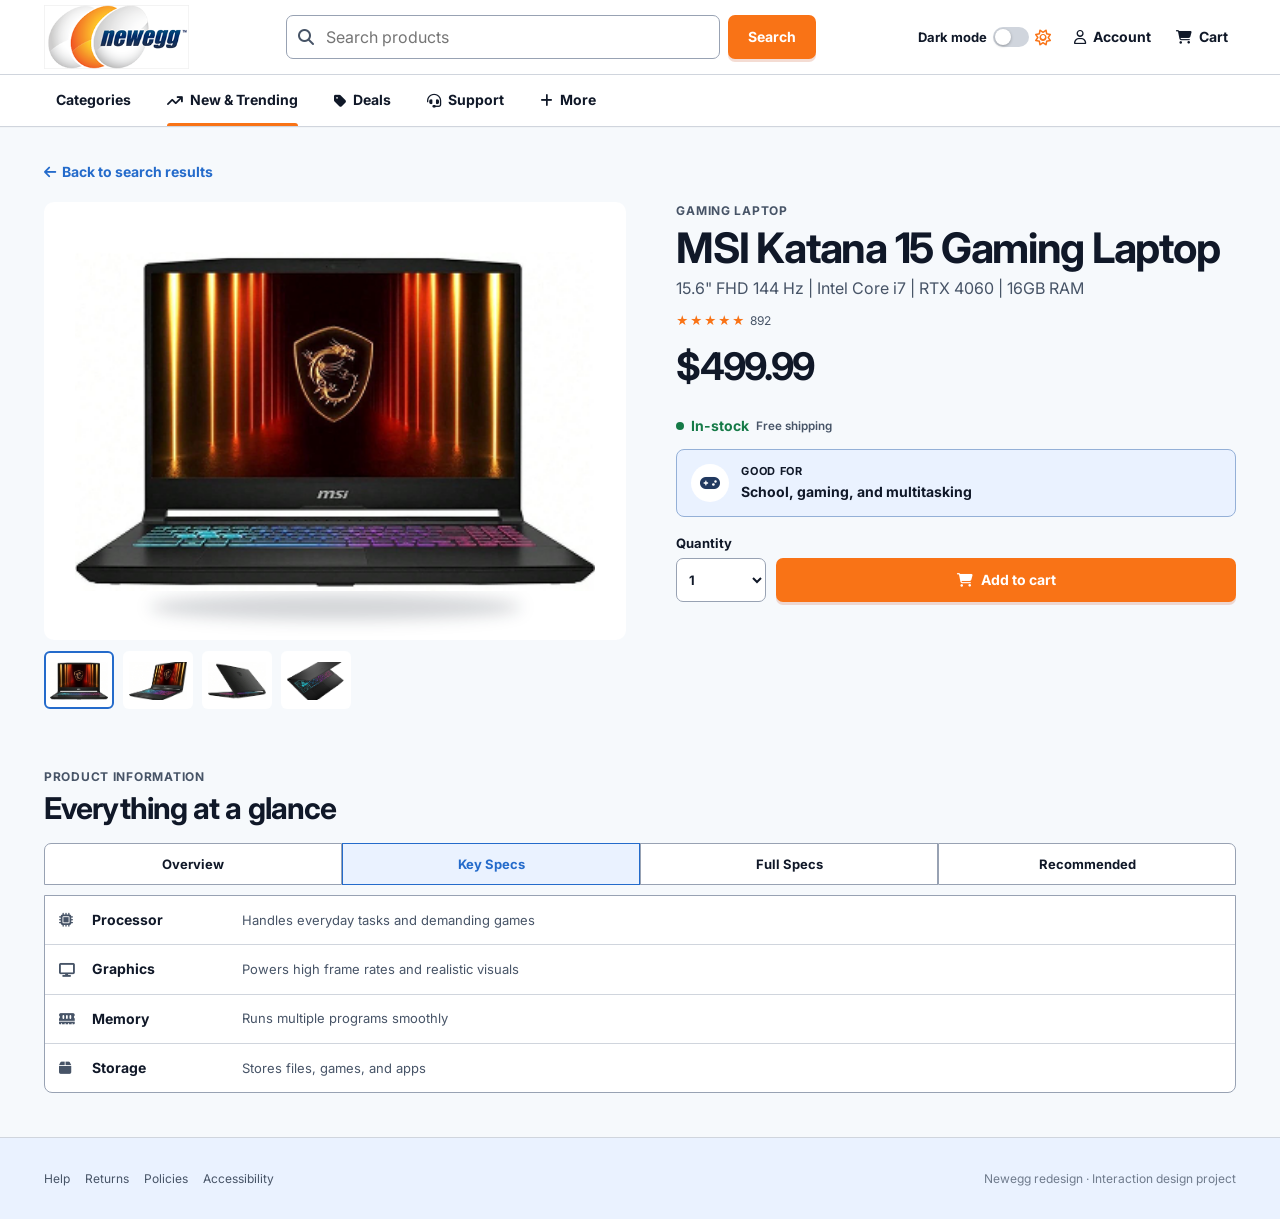
==== product.html @ 4155e38b "Changed the mobile menu options to match the desktop version." ====
<!doctype html>
<html lang="en">

<head>
  <meta charset="UTF-8" />
  <meta name="viewport" content="width=device-width, initial-scale=1.0" />
  <meta name="description" content="Product details for the Newegg redesign prototype." />
  <title>Newegg Redesign | Product Details</title>
  <link rel="preconnect" href="https://fonts.googleapis.com" />
  <link rel="preconnect" href="https://fonts.gstatic.com" crossorigin />
  <link href="https://fonts.googleapis.com/css2?family=Inter:wght@400;500;600;700;800&display=swap" rel="stylesheet" />
  <link rel="stylesheet" href="https://cdnjs.cloudflare.com/ajax/libs/font-awesome/6.7.2/css/all.min.css" />
  <link rel="stylesheet" href="./styles.css" />
</head>

<body class="page-product">
  <a class="skip-link" href="#main-content">Skip to content</a>
  <header class="site-header">
    <div class="header-main shell"><button class="hamburger" type="button" data-menu-toggle aria-label="Open navigation"
        aria-expanded="false"><i class="fa-solid fa-bars"></i></button><a class="brand" href="index.html"
        aria-label="Newegg home">
        <img class="brand-logo" src="./assets/NeweggLogo.png" alt="Newegg" />
      </a>
      <form class="search-form desktop-search" data-search-form><label class="sr-only" for="desktop-search">Search
          products</label>
        <div class="search-input-wrap"><i class="fa-solid fa-magnifying-glass"></i><input id="desktop-search"
            name="query" placeholder="Search products" /></div><button class="btn btn-primary"
          type="submit">Search</button>
      </form>
      <div class="header-actions"><button class="theme-control" type="button" data-theme-toggle><span
            class="theme-label">Dark mode</span><span class="switch"><i></i></span><span class="theme-icon"><i
              class="fa-regular fa-sun"></i></span></button><a class="account-link desktop-only" href="support.html"><i
            class="fa-regular fa-user"></i><span>Account</span></a><a class="cart-link" href="product.html"
          aria-label="Cart"><i class="fa-solid fa-cart-shopping"></i><span class="desktop-only">Cart</span><b
            class="cart-count" hidden>0</b></a></div>
    </div>
    <div class="mobile-search shell">
      <form class="search-form" data-search-form><label class="sr-only" for="mobile-search">Search products</label>
        <div class="search-input-wrap"><i class="fa-solid fa-magnifying-glass"></i><input id="mobile-search"
            name="query" placeholder="Search products" /></div><button class="btn btn-primary"
          type="submit">Search</button>
      </form>
    </div>
    <nav class="desktop-nav" aria-label="Primary navigation">
      <div class="shell nav-inner">
        <a class="nav-link" href="index.html"><span>Categories</span></a>
        <a class="nav-link is-active" href="search.html"><i class="fa-solid fa-arrow-trend-up"></i><span>New &amp;
            Trending</span></a>
        <a class="nav-link" href="search.html"><i class="fa-solid fa-tag"></i><span>Deals</span></a>
        <a class="nav-link" href="support.html"><i class="fa-solid fa-headset"></i><span>Support</span></a>
        <a class="nav-link" href="index.html"><i class="fa-solid fa-plus"></i><span>More</span></a>
      </div>
    </nav>
    <div class="mobile-menu" aria-hidden="true">
      <div class="mobile-menu__backdrop" data-menu-close></div>
      <nav class="mobile-menu__panel" aria-label="Mobile navigation">
        <p>Explore</p><a class="mobile-nav-link" href="index.html"><i
            class="fa-solid fa-display"></i><span>Home</span><i class="fa-solid fa-arrow-right"></i></a><a
          class="mobile-nav-link is-active" href="search.html"><i class="fa-solid fa-arrow-trend-up"></i><span>New &amp;
            Trending</span><i class="fa-solid fa-arrow-right"></i></a><a class="mobile-nav-link" href="search.html"><i
            class="fa-solid fa-tag"></i><span>Deals</span><i class="fa-solid fa-arrow-right"></i></a><a
          class="mobile-nav-link" href="support.html"><i class="fa-solid fa-headset"></i><span>Support</span><i
            class="fa-solid fa-arrow-right"></i></a>
        <button class="mobile-menu__theme" type="button" data-theme-toggle><i class="fa-regular fa-moon"></i> Switch to
          dark
          mode</button>
      </nav>
    </div>
  </header>

  <main id="main-content" class="page">
    <section class="product-page shell">
      <a href="search.html" class="back-link"><i class="fa-solid fa-arrow-left"></i>&nbsp; Back to search results</a>
      <div class="product-layout">
        <div class="gallery">
          <div class="gallery-main"><img class="gallery-main-image" src="./assets/MSIKatana.png"
              alt="Katana 15 Gaming Laptop" /></div>
          <div class="gallery-thumbs"><button class="gallery-thumb is-selected" type="button"><img class="product-image"
                src="./assets/MSIKatana.png" alt="Product image 1" /></button><button class="gallery-thumb"
              type="button"><img class="product-image" src="./assets/GalleryProduct1.png"
                alt="Product image 2" /></button><button class="gallery-thumb" type="button"><img class="product-image"
                src="./assets/GalleryProduct2.png" alt="Product image 3" /></button><button class="gallery-thumb"
              type="button"><img class="product-image" src="./assets/GalleryProduct3.png"
                alt="Product image 4" /></button></div>
        </div>
        <div class="product-info">
          <p class="section-kicker">Gaming laptop</p>
          <h1>MSI Katana 15 Gaming Laptop</h1>
          <p class="product-subtitle">15.6&quot; FHD 144 Hz | Intel Core i7 | RTX 4060 | 16GB RAM</p>
          <div class="rating">★★★★★ <span>892</span></div>
          <div class="product-price">$499.99</div>
          <p class="stock-status"><span></span>In-stock <small>Free shipping</small></p>
          <div class="good-for"><span><i class="fa-solid fa-gamepad"></i></span>
            <div><b>Good for</b>
              <p>School, gaming, and multitasking</p>
            </div>
          </div>
          <div class="purchase-row"><label>Quantity<select id="quantity">
                <option>1</option>
                <option>2</option>
                <option>3</option>
              </select></label><button class="btn btn-primary add-cart" type="button" data-add-cart><i
                class="fa-solid fa-cart-shopping"></i> Add to cart</button></div>
          <div class="cart-feedback" hidden><i class="fa-solid fa-check"></i> Cart updated</div>
        </div>
      </div>
      <section class="product-details">
        <div class="section-heading">
          <div><span class="section-kicker">Product information</span>
            <h2>Everything at a glance</h2>
          </div>
        </div>
        <div class="product-tabs"><button type="button" data-product-tab>Overview</button><button type="button"
            class="is-active" data-product-tab>Key Specs</button><button type="button" data-product-tab>Full
            Specs</button><button type="button" data-product-tab>Recommended</button></div>
        <div class="specs-panel">
          <div class="spec-row"><i class="fa-solid fa-microchip"></i><strong>Processor</strong><span>Handles everyday
              tasks and demanding games</span></div>
          <div class="spec-row"><i class="fa-solid fa-display"></i><strong>Graphics</strong><span>Powers high frame
              rates and realistic visuals</span></div>
          <div class="spec-row"><i class="fa-solid fa-memory"></i><strong>Memory</strong><span>Runs multiple programs
              smoothly</span></div>
          <div class="spec-row"><i class="fa-solid fa-box"></i><strong>Storage</strong><span>Stores files, games, and
              apps</span></div>
        </div>
      </section>
    </section>
  </main>
  <footer class="site-footer">
    <div class="shell"><span>Help</span><span>Returns</span><span>Policies</span><span>Accessibility</span><span
        class="footer-note">Newegg redesign · Interaction design project</span></div>
  </footer>
  <div class="toast" role="status" hidden></div>
  <script src="./app.js"></script>
</body>

</html>
---- styles.css ----
:root {
  --ink: #101828;
  --ink-soft: #475467;
  --canvas: #f7f9fc;
  --surface: #ffffff;
  --surface-muted: #f3f5f8;
  --line: #d0d5dd;
  --line-strong: #98a2b3;
  --navy: #21395f;
  --navy-deep: #101828;
  --blue: #246bcb;
  --blue-soft: #eaf2ff;
  --orange: #f97316;
  --orange-dark: #d95f07;
  --success: #157a47;
  --success-bg: #ecfdf3;
  --error: #d92d20;
  --error-bg: #fff1f0;
  --shadow: 0 14px 34px rgba(16, 24, 40, 0.08);
  --shadow-soft: 0 6px 18px rgba(16, 24, 40, 0.06);
  --ease: cubic-bezier(0.23, 1, 0.32, 1);
}


:root[data-theme="dark"],
body.dark-mode {
  --ink: #f9fafb;
  --ink-soft: #d0d5dd;
  --canvas: #101828;
  --surface: #1d2939;
  --surface-muted: #283548;
  --line: #475467;
  --line-strong: #667085;
  --navy: #1d2939;
  --navy-deep: #101828;
  --blue: #84adff;
  --blue-soft: #21395f;
  --success: #7ee2a8;
  --success-bg: #133d2b;
  --error: #fda29b;
  --error-bg: #5b1f28;
  --shadow: 0 18px 42px rgba(0, 0, 0, 0.28);
  --shadow-soft: 0 10px 24px rgba(0, 0, 0, 0.2);
}

  * {
  box-sizing: border-box;
}

html {
  max-width: 100%;
  overflow-x: clip;
  scroll-behavior: smooth;
}

body {
  max-width: 100%;
  margin: 0;
  min-width: 320px;
  overflow-x: clip;
  background: var(--canvas);
  color: var(--ink);
  font-family: "inter", Arial, sans-serif;
  font-size: 16px;
  line-height: 1.45;
  transition: background-color 180ms var(--ease), color 180ms var(--ease);
}

body.menu-is-open {
  overflow: hidden;
}

button,
input,
textarea,
select {
  font: inherit;
}

button,
a {
  -webkit-tap-highlight-color: transparent;
}

button {
  border: 0;
}

a {
  color: inherit;
  text-decoration: none;
}

button,
select,
input[type="checkbox"] {
  cursor: pointer;
}

button:focus-visible,
a:focus-visible,
input:focus-visible,
select:focus-visible,
textarea:focus-visible {
  outline: 3px solid #84adff;
  outline-offset: 2px;
}

img {
  max-width: 100%;
  display: block;
}

.sr-only {
  position: absolute;
  width: 1px;
  height: 1px;
  padding: 0;
  margin: -1px;
  overflow: hidden;
  clip: rect(0, 0, 0, 0);
  white-space: nowrap;
  border: 0;
}

[hidden] {
  display: none !important;
}

.skip-link {
  position: fixed;
  top: 0;
  left: 16px;
  transform: translateY(-120%);
  z-index: 1000;
  padding: 10px 14px;
  background: var(--orange);
  color: #fff;
  font-weight: 700;
  border-radius: 0 0 8px 8px;
  transition: transform 160ms var(--ease);
}

.skip-link:focus {
  transform: translateY(0);
}

.shell {
  width: min(100% - 32px, 1240px);
  margin-inline: auto;
}

.page {
  min-height: calc(100vh - 200px);
}

.mobile-only {
  display: inline-flex;
}

.desktop-only,
.desktop-search,
.desktop-nav,
.category-rail,
.filters-panel {
  display: none;
}

.desktop-search {
  display: none !important;
}

/* Header */
.site-header {
  position: relative;
  z-index: 20;
  background: var(--surface);
  border-bottom: 1px solid var(--line);
  box-shadow: 0 1px 0 rgba(16, 24, 40, 0.02);
}

.header-main {
  position: relative;
  z-index: 3;
  min-height: 68px;
  display: flex;
  align-items: center;
  justify-content: space-between;
  gap: 12px;
  background: var(--surface);
}

.hamburger,
.icon-button {
  width: 46px;
  height: 46px;
  display: grid;
  place-items: center;
  border-radius: 9px;
  background: transparent;
  color: var(--ink);
}

.hamburger {
  flex: 0 0 auto;
}

.hamburger:active,
.icon-button:active,
.btn:active {
  transform: scale(0.97);
}

.brand {
  display: inline-flex;
  align-items: center;
  gap: 7px;
  min-width: 0;
  font-family: "Inter", Arial, sans-serif;
  font-size: 19px;
  font-weight: 700;
  letter-spacing: -1px;
  color: var(--navy);
}

.brand-logo {
  width: 112px;
  height: auto;
  display: block;
  object-fit: contain;
}

@media (min-width: 768px) {
  .brand-logo {
    width: 145px;
  }
}

.brand-word span {
  color: var(--orange);
}

.brand-orbs {
  width: 36px;
  height: 24px;
  display: inline-flex;
  align-items: center;
  position: relative;
}

.brand-orbs i {
  position: absolute;
  width: 21px;
  height: 21px;
  border-radius: 50%;
  border: 1px solid rgba(16, 24, 40, .1);
}

.brand-orbs i:nth-child(1) {
  left: 0;
  background: #f7d58e;
}

.brand-orbs i:nth-child(2) {
  left: 7px;
  background: #f89a3c;
}

.brand-orbs i:nth-child(3) {
  left: 15px;
  background: #d4e9f7;
}

.header-actions {
  display: flex;
  flex: 0 0 auto;
  align-items: center;
  gap: 4px;
}

.theme-control {
  height: 42px;
  display: inline-flex;
  align-items: center;
  gap: 6px;
  padding: 0 6px;
  background: transparent;
  color: var(--ink);
  border-radius: 9px;
  white-space: nowrap;
}

.theme-label {
  display: none;
  font-size: 13px;
  font-weight: 700;
}

.theme-icon {
  color: var(--orange);
  display: grid;
  place-items: center;
}

.switch {
  width: 36px;
  height: 20px;
  padding: 2px;
  border-radius: 99px;
  background: var(--line);
  transition: background 180ms var(--ease);
}

.switch i {
  width: 16px;
  height: 16px;
  display: block;
  border-radius: 50%;
  background: #fff;
  box-shadow: 0 1px 3px rgba(0, 0, 0, .3);
  transition: transform 180ms var(--ease);
}

.switch.is-on {
  background: var(--orange);
}

.switch.is-on i {
  transform: translateX(16px);
}

.cart-link,
.account-link {
  position: relative;
  display: inline-flex;
  align-items: center;
  gap: 7px;
  padding: 8px;
  color: var(--ink);
  font-weight: 700;
  font-size: 14px;
}

.account-link.desktop-only {
  display: none;
}

.cart-link b {
  position: absolute;
  top: 1px;
  right: 1px;
  display: grid;
  place-items: center;
  min-width: 16px;
  height: 16px;
  padding: 0 4px;
  border: 2px solid var(--surface);
  border-radius: 99px;
  background: var(--orange);
  color: #fff;
  font-size: 10px;
}

.mobile-search {
  position: relative;
  z-index: 3;
  padding: 0 0 12px;
  background: var(--surface);
}

.search-form {
  display: flex;
  align-items: stretch;
  gap: 8px;
  width: 100%;
}

.search-input-wrap {
  position: relative;
  flex: 1;
  min-width: 0;
  display: flex;
  align-items: center;
  color: var(--ink-soft);
}

.search-input-wrap svg,
.search-input-wrap i {
  position: absolute;
  left: 12px;
  pointer-events: none;
}

.search-input-wrap input {
  width: 100%;
  height: 44px;
  padding: 0 12px 0 39px;
  border: 1px solid var(--line-strong);
  border-radius: 7px;
  background: var(--surface);
  color: var(--ink);
  transition: border-color 160ms var(--ease), box-shadow 160ms var(--ease);
}

.search-input-wrap input:focus {
  border-color: var(--blue);
  box-shadow: 0 0 0 3px color-mix(in srgb, var(--blue) 17%, transparent);
  outline: none;
}

.btn {
  min-height: 44px;
  display: inline-flex;
  align-items: center;
  justify-content: center;
  gap: 8px;
  padding: 0 16px;
  border-radius: 7px;
  font-weight: 700;
  font-size: 14px;
  text-align: center;
  transition: transform 150ms var(--ease), background-color 150ms var(--ease), box-shadow 150ms var(--ease);
}

.btn-primary {
  background: var(--orange);
  color: #fff;
  box-shadow: 0 3px 0 rgba(193, 65, 12, .18);
}

.btn-primary:hover {
  background: var(--orange-dark);
  box-shadow: 0 5px 12px rgba(217, 95, 7, .2);
  transform: translateY(-1px);
}

.btn-secondary {
  border: 1px solid var(--line-strong);
  background: var(--surface);
  color: var(--ink);
}

.btn-secondary:hover {
  border-color: var(--blue);
  color: var(--blue);
}

.btn-sm {
  min-height: 36px;
  padding: 0 11px;
  border-radius: 6px;
  font-size: 12px;
}

.mobile-menu {
  position: fixed;
  inset: 0;
  z-index: 2;
  visibility: hidden;
  pointer-events: none;
}

.mobile-menu.is-open {
  visibility: visible;
  pointer-events: auto;
}

.mobile-menu__backdrop {
  position: absolute;
  inset: 124px 0 0;
  background: rgba(2, 6, 23, .56);
  opacity: 0;
  transition: opacity 200ms var(--ease);
}

.mobile-menu.is-open .mobile-menu__backdrop {
  opacity: 1;
}

.mobile-menu__panel {
  position: absolute;
  top: 124px;
  bottom: 0;
  width: min(320px, 86vw);
  padding: 24px 18px;
  overflow-y: auto;
  background: var(--surface);
  box-shadow: 10px 8px 30px rgba(0, 0, 0, .24);
  transform: translateX(-105%);
  transition: transform 250ms var(--ease);
}

.mobile-menu.is-open .mobile-menu__panel {
  transform: translateX(0);
}

.mobile-menu__panel p {
  margin: 0 10px 11px;
  color: var(--ink-soft);
  font-size: 12px;
  font-weight: 800;
  letter-spacing: .1em;
  text-transform: uppercase;
}

.mobile-nav-link {
  display: grid;
  grid-template-columns: 24px 1fr 18px;
  align-items: center;
  gap: 10px;
  min-height: 54px;
  padding: 0 10px;
  border-bottom: 1px solid var(--line);
  color: var(--ink);
  font-size: 16px;
  font-weight: 700;
}

.mobile-nav-link svg:last-child,
.mobile-nav-link i:last-child {
  color: var(--ink-soft);
}

.mobile-nav-link.is-active {
  border-left: 3px solid var(--orange);
  padding-left: 7px;
  background: var(--blue-soft);
  color: var(--blue);
}

.mobile-menu__theme {
  width: 100%;
  display: flex;
  align-items: center;
  gap: 10px;
  min-height: 54px;
  margin-top: 16px;
  padding: 0 10px;
  border: 0;
  border-radius: 7px;
  background: var(--surface-muted);
  color: var(--ink);
  text-align: left;
  font-weight: 800;
}

.route-name {
  position: absolute;
  width: 1px;
  height: 1px;
  overflow: hidden;
  clip: rect(0, 0, 0, 0);
}

/* Shared layout / typography */
h1,
h2,
h3,
p {
  margin-top: 0;
}

h1,
h2,
h3 {
  font-family: "Inter", Arial, sans-serif;
  letter-spacing: -.03em;
}

h1 {
  font-size: clamp(29px, 7vw, 48px);
  line-height: 1.04;
}

h2 {
  font-size: clamp(22px, 5vw, 30px);
  line-height: 1.12;
}

.section-kicker {
  display: block;
  margin-bottom: 6px;
  color: var(--ink-soft);
  font-size: 12px;
  font-weight: 700;
  letter-spacing: .06em;
  text-transform: uppercase;
}

.section-heading {
  display: flex;
  align-items: flex-end;
  justify-content: space-between;
  gap: 12px;
  margin-bottom: 18px;
}

.section-heading h2 {
  margin-bottom: 0;
}

.text-link,
.text-button {
  display: inline-flex;
  align-items: center;
  gap: 3px;
  border: 0;
  background: transparent;
  color: var(--blue);
  font-weight: 700;
  font-size: 14px;
  white-space: nowrap;
}

.text-button {
  padding: 8px;
}

/* Home */
.home-grid {
  padding-block: 22px 44px;
}

.hero {
  position: relative;
  min-height: 300px;
  display: flex;
  align-items: flex-end;
  overflow: hidden;
  padding: 28px;
  border-radius: 12px;
  background: #071633 var(--hero-image) center / cover no-repeat;
  box-shadow: var(--shadow);
  isolation: isolate;
}

.hero::before {
  content: "";
  position: absolute;
  inset: 0;
  z-index: -1;
  background: linear-gradient(90deg, rgba(4, 13, 37, .96) 0%, rgba(4, 13, 37, .75) 40%, rgba(4, 13, 37, .08) 100%);
}

.promo-hero {
  align-items: flex-end;
  justify-content: flex-start;
  background-position: center;
}

.promo-hero::before {
  background: rgba(4, 13, 37, 0.08);
}

.hero-shop-button {
  position: relative;
  z-index: 1;
}

.hero__content {
  max-width: 360px;
  color: #fff;
}

.hero__eyebrow {
  display: inline-flex;
  padding: 5px 8px;
  margin-bottom: 10px;
  border: 1px solid rgba(255, 255, 255, .36);
  border-radius: 99px;
  background: rgba(255, 255, 255, .11);
  font-size: 12px;
  font-weight: 700;
}

.hero h1 {
  margin-bottom: 10px;
  font-size: clamp(35px, 9.5vw, 64px);
}

.hero h1 em {
  color: #ff9e58;
  font-style: normal;
}

.hero p {
  margin-bottom: 20px;
  color: rgba(255, 255, 255, .88);
  font-size: 15px;
}

.featured-section {
  padding-top: 40px;
}

.featured-grid,
.results-grid {
  display: grid;
  grid-template-columns: 1fr;
  gap: 14px;
}

.product-card {
  position: relative;
  display: flex;
  flex-direction: column;
  overflow: hidden;
  min-width: 0;
  border: 1px solid var(--line-strong);
  border-radius: 9px;
  background: var(--surface);
  box-shadow: 0 2px 0 rgba(16, 24, 40, .02);
  transition: transform 180ms var(--ease), box-shadow 180ms var(--ease);
}

.product-card:hover {
  transform: translateY(-3px);
  box-shadow: var(--shadow-soft);
}

.product-card__media {
  position: relative;
  display: grid;
  place-items: center;
  min-height: 190px;
  padding: 18px;
  background: #fff;
}

.product-card__media::after {
  content: "";
  position: absolute;
  inset: auto 20px 0;
  height: 18px;
  background: radial-gradient(ellipse, rgba(15, 23, 42, .18), transparent 67%);
  filter: blur(4px);
}

.product-image {
  width: min(100%, 180px);
  height: 160px;
  object-fit: contain;
  position: relative;
  z-index: 1;
}

.sponsored {
  position: absolute;
  top: 10px;
  left: 10px;
  z-index: 2;
  padding: 3px 7px;
  border: 1px solid var(--blue);
  border-radius: 4px;
  background: var(--blue-soft);
  color: var(--blue);
  font-size: 10px;
  font-weight: 800;
  text-transform: uppercase;
  letter-spacing: .045em;
}

.product-card__body {
  flex: 1;
  padding: 16px 16px 11px;
}

.product-card__eyebrow {
  margin-bottom: 4px;
  color: var(--blue);
  font-size: 11px;
  font-weight: 700;
}

.product-card h3 {
  margin-bottom: 7px;
  font-size: 17px;
  line-height: 1.18;
}

.product-card__desc {
  display: -webkit-box;
  margin-bottom: 10px;
  color: var(--ink-soft);
  font-size: 13px;
  line-height: 1.35;
  overflow: hidden;
  -webkit-line-clamp: 2;
  -webkit-box-orient: vertical;
}

.product-card__price {
  margin-bottom: 6px;
  font-family: "Inter", Arial, sans-serif;
  font-size: 20px;
  font-weight: 700;
}

.rating {
  color: var(--orange);
  font-size: 12px;
  letter-spacing: 1px;
}

.rating span {
  color: var(--ink-soft);
  letter-spacing: 0;
}

.product-card__actions {
  display: flex;
  align-items: center;
  justify-content: space-between;
  gap: 8px;
  padding: 0 16px 15px;
}

.compare-check {
  position: relative;
  display: inline-flex;
  align-items: center;
  gap: 6px;
  color: var(--ink-soft);
  font-size: 12px;
  white-space: nowrap;
}

.compare-check input,
.filter-option input {
  position: absolute;
  width: 1px;
  height: 1px;
  opacity: 0;
}

.compare-check>span,
.filter-option>span {
  width: 16px;
  height: 16px;
  display: inline-grid;
  place-items: center;
  flex: 0 0 auto;
  border: 1.5px solid var(--line-strong);
  border-radius: 3px;
  background: var(--surface);
}

.compare-check input:checked+span,
.filter-option input:checked+span {
  border-color: var(--blue);
  background: var(--blue);
}

.compare-check input:checked+span::after,
.filter-option input:checked+span::after {
  content: "✓";
  color: #fff;
  font-size: 12px;
  font-weight: 800;
}

/* Search results */
.page-search {
  background: color-mix(in srgb, var(--canvas) 90%, var(--blue-soft));
}

.search-page {
  padding-block: 26px 46px;
}

.search-page__top {
  display: flex;
  justify-content: space-between;
  align-items: flex-end;
  gap: 20px;
}

.search-page__top h1 {
  margin-bottom: 3px;
}

.results-meta {
  margin-bottom: 0;
  color: var(--ink-soft);
  font-size: 14px;
}

.sort-control {
  display: none;
  align-items: center;
  gap: 8px;
  color: var(--ink-soft);
  font-size: 13px;
  font-weight: 700;
}

.sort-control select {
  height: 38px;
  min-width: 146px;
  padding: 0 30px 0 10px;
  border: 1px solid var(--line-strong);
  border-radius: 6px;
  background: var(--surface);
  color: var(--ink);
}

.mobile-filter-row {
  display: flex;
  gap: 10px;
  margin: 19px 0 10px;
}

.filter-trigger,
.mobile-sort button {
  min-height: 42px;
  display: inline-flex;
  align-items: center;
  justify-content: center;
  gap: 7px;
  padding: 0 13px;
  border: 1px solid var(--line-strong);
  border-radius: 7px;
  background: var(--surface);
  color: var(--ink);
  font-size: 14px;
  font-weight: 700;
}

.mobile-sort {
  flex: 1;
  min-width: 0;
  display: flex;
  align-items: center;
  justify-content: space-between;
  padding-left: 10px;
  color: var(--ink-soft);
  font-size: 13px;
  font-weight: 700;
}

.mobile-sort button {
  min-width: 0;
  margin-left: 5px;
  padding-inline: 8px;
  border-color: transparent;
}

.chips {
  display: flex;
  flex-wrap: wrap;
  gap: 7px;
  margin: 12px 0 20px;
}

.chip {
  min-height: 34px;
  display: inline-flex;
  align-items: center;
  gap: 7px;
  padding: 0 10px;
  border: 1px solid var(--line-strong);
  border-radius: 6px;
  background: var(--blue-soft);
  color: var(--ink);
  font-size: 12px;
  font-weight: 700;
}

.chip span {
  font-size: 17px;
  line-height: 1;
}

.chip-clear {
  background: var(--surface);
  color: var(--ink);
}

.results-grid {
  gap: 16px;
}

.load-more {
  width: 100%;
  max-width: 260px;
  margin: 22px auto 0;
}

.filters-panel {
  align-self: start;
}

.filter-content {
  padding: 18px;
  border: 1px solid var(--line-strong);
  border-radius: 9px;
  background: var(--surface);
  box-shadow: var(--shadow-soft);
}

.filter-drawer__heading {
  display: flex;
  justify-content: space-between;
  align-items: center;
  padding-bottom: 13px;
  border-bottom: 1px solid var(--line);
  text-transform: uppercase;
  font-size: 13px;
  letter-spacing: .07em;
}

.filter-group {
  padding-block: 17px;
  border-bottom: 1px solid var(--line);
}

.filter-group:last-of-type {
  border-bottom: 0;
}

.filter-group h3 {
  margin-bottom: 11px;
  font-size: 13px;
  text-transform: uppercase;
}

.filter-option {
  position: relative;
  display: flex;
  align-items: center;
  gap: 9px;
  margin: 10px 0;
  color: var(--ink-soft);
  font-size: 13px;
}

.filter-more {
  padding: 3px 0;
  background: transparent;
  color: var(--blue);
  font-size: 12px;
  font-weight: 700;
}

.filter-apply {
  width: 100%;
  margin-top: 16px;
}

.filter-drawer {
  position: fixed;
  inset: 0;
  z-index: 120;
  visibility: hidden;
  pointer-events: none;
}

.filter-drawer.is-open {
  visibility: visible;
  pointer-events: auto;
}

.filter-drawer__backdrop {
  position: absolute;
  inset: 0;
  background: rgba(2, 6, 23, .5);
  opacity: 0;
  transition: opacity 220ms var(--ease);
}

.filter-drawer.is-open .filter-drawer__backdrop {
  opacity: 1;
}

.filter-drawer__panel {
  position: absolute;
  right: 0;
  bottom: 0;
  left: 0;
  max-height: 83vh;
  overflow-y: auto;
  padding: 12px;
  border-radius: 18px 18px 0 0;
  background: var(--surface);
  transform: translateY(105%);
  transition: transform 260ms var(--ease);
}

.filter-drawer.is-open .filter-drawer__panel {
  transform: translateY(0);
}

.comparison-tray {
  position: sticky;
  bottom: 13px;
  z-index: 5;
  display: flex;
  flex-wrap: wrap;
  align-items: center;
  gap: 9px;
  margin-top: 18px;
  padding: 11px;
  border: 1px solid var(--line-strong);
  border-radius: 9px;
  background: var(--surface);
  box-shadow: var(--shadow);
}

.comparison-tray strong {
  flex: 1;
  min-width: 130px;
  font-size: 13px;
}

.comparison-previews {
  display: flex;
}

.comparison-previews img {
  width: 38px;
  height: 38px;
  object-fit: contain;
  margin-right: -5px;
  padding: 3px;
  border: 1px solid var(--line);
  border-radius: 5px;
  background: #fff;
}

/* Search Loading */
.search-loading {
  padding-block: 44px;
}

.loading-heading {
  display: flex;
  align-items: center;
  gap: 15px;
  margin-bottom: 28px;
}

.loading-heading h1 {
  margin: 0 0 2px;
}

.loading-heading p {
  margin: 0;
  color: var(--ink-soft);
}

.loader {
  width: 34px;
  height: 34px;
  border: 4px solid var(--blue-soft);
  border-top-color: var(--orange);
  border-radius: 50%;
  animation: spin .85s linear infinite;
}

.skeleton-grid {
  display: grid;
  grid-template-columns: 1fr;
  gap: 16px;
}

.skeleton-card {
  padding: 16px;
  border: 1px solid var(--line);
  border-radius: 9px;
  background: var(--surface);
}

.skeleton-card div,
.skeleton-card i {
  display: block;
  border-radius: 6px;
  background: linear-gradient(90deg, var(--surface-muted) 20%, var(--line) 50%, var(--surface-muted) 80%);
  background-size: 200% 100%;
  animation: shimmer 1.4s infinite;
}

.skeleton-card div {
  height: 172px;
  margin-bottom: 16px;
}

.skeleton-card i {
  height: 13px;
  margin: 9px 0;
}

.skeleton-card i:nth-child(2) {
  width: 74%;
}

.skeleton-card i:nth-child(3) {
  width: 95%;
}

.skeleton-card i:nth-child(4) {
  width: 48%;
}

/* Product */
.product-page {
  padding-block: 19px 44px;
}

.back-link {
  display: inline-flex;
  align-items: center;
  margin-bottom: 20px;
  color: var(--blue);
  font-weight: 700;
  font-size: 14px;
}

.product-layout {
  display: grid;
  gap: 28px;
}

.gallery-main {
  position: relative;
  min-height: 300px;
  display: grid;
  place-items: center;
  overflow: hidden;
  border-radius: 10px;
  background: #fff;
}

.gallery-main::after {
  content: "";
  position: absolute;
  inset: auto 18% 20px;
  height: 26px;
  border-radius: 50%;
  background: rgba(15, 23, 42, .18);
  filter: blur(8px);
}

.gallery-main-image {
  width: min(90%, 520px);
  height: 280px;
  object-fit: contain;
  position: relative;
  z-index: 1;
}

.gallery-thumbs {
  display: flex;
  gap: 9px;
  margin-top: 11px;
  overflow-x: auto;
  padding-bottom: 4px;
}

.gallery-thumb {
  width: 70px;
  height: 58px;
  display: grid;
  place-items: center;
  flex: 0 0 auto;
  padding: 4px;
  border: 2px solid transparent;
  border-radius: 6px;
  background: #fff;
}

.gallery-thumb.is-selected {
  border-color: var(--blue);
}

.gallery-thumb .product-image {
  height: 48px;
}

.product-info>h1 {
  margin-bottom: 8px;
}

.product-subtitle {
  max-width: 640px;
  margin-bottom: 12px;
  color: var(--ink-soft);
  font-size: 16px;
}

.product-info>.rating {
  margin-bottom: 9px;
}

.product-price {
  margin: 8px 0 22px;
  font-family: "Inter", Arial, sans-serif;
  font-size: 38px;
  font-weight: 700;
  letter-spacing: -.05em;
}

.stock-status {
  display: flex;
  align-items: center;
  gap: 7px;
  margin-bottom: 13px;
  color: var(--success);
  font-weight: 700;
  font-size: 14px;
}

.stock-status>span {
  width: 8px;
  height: 8px;
  border-radius: 50%;
  background: var(--success);
}

.stock-status small {
  color: var(--ink-soft);
  font-weight: 600;
}

.good-for {
  display: flex;
  align-items: center;
  gap: 12px;
  margin-bottom: 17px;
  padding: 14px;
  border: 1px solid color-mix(in srgb, var(--blue) 35%, var(--line));
  border-radius: 8px;
  background: var(--blue-soft);
}

.good-for>span {
  width: 38px;
  height: 38px;
  display: grid;
  place-items: center;
  border-radius: 50%;
  background: var(--surface);
  color: var(--navy);
}

.good-for b {
  display: block;
  margin-bottom: 2px;
  text-transform: uppercase;
  font-size: 11px;
  letter-spacing: .06em;
}

.good-for p {
  margin: 0;
  font-size: 14px;
  font-weight: 700;
}

.purchase-row {
  display: grid;
  grid-template-columns: 90px 1fr;
  gap: 10px;
  align-items: end;
}

.purchase-row label {
  display: grid;
  gap: 5px;
  font-size: 13px;
  font-weight: 700;
}

.purchase-row select {
  height: 44px;
  padding: 0 8px;
  border: 1px solid var(--line-strong);
  border-radius: 7px;
  background: var(--surface);
  color: var(--ink);
}

.add-cart {
  width: 100%;
}

.cart-feedback {
  display: flex;
  align-items: center;
  justify-content: center;
  gap: 8px;
  margin-top: 10px;
  min-height: 42px;
  border-radius: 6px;
  background: var(--success-bg);
  color: var(--success);
  font-weight: 700;
  font-size: 14px;
}

.product-details {
  margin-top: 44px;
}

.product-tabs {
  display: grid;
  grid-template-columns: repeat(2, 1fr);
  gap: 7px;
  margin-bottom: 0;
}

.product-tabs button {
  min-height: 42px;
  padding: 8px;
  border: 1px solid var(--line-strong);
  border-radius: 6px;
  background: var(--surface);
  color: var(--ink);
  font-weight: 700;
  font-size: 13px;
}

.product-tabs button.is-active {
  border-color: var(--blue);
  background: var(--blue-soft);
  color: var(--blue);
}

.specs-panel {
  margin-top: 10px;
  border: 1px solid var(--line-strong);
  border-radius: 8px;
  overflow: hidden;
  background: var(--surface);
}

.spec-row {
  display: grid;
  grid-template-columns: 24px minmax(84px, 1fr);
  gap: 8px;
  align-items: start;
  padding: 14px;
  border-bottom: 1px solid var(--line);
  font-size: 14px;
}

.spec-row:last-child {
  border-bottom: 0;
}

.spec-row>svg,
.spec-row>i {
  color: var(--ink-soft);
}

.spec-row>span {
  grid-column: 2;
  color: var(--ink-soft);
  font-size: 13px;
}

/* Support form */
.support-page {
  max-width: 750px;
  padding-block: 50px 56px;
}

.form-intro {
  margin-bottom: 25px;
}

.eyebrow-dot {
  display: inline-block;
  width: 9px;
  height: 9px;
  margin-right: 8px;
  border-radius: 50%;
  background: var(--orange);
}

.form-intro>span:not(.eyebrow-dot) {
  color: var(--blue);
  font-size: 13px;
  font-weight: 700;
}

.form-intro h1 {
  margin: 8px 0 9px;
}

.form-intro p {
  margin-bottom: 0;
  color: var(--ink-soft);
}

.form-intro p b {
  color: var(--orange);
}

.support-form {
  display: grid;
  gap: 19px;
  padding: 22px;
  border: 1px solid var(--line);
  border-radius: 10px;
  background: var(--surface);
  box-shadow: var(--shadow-soft);
}

.form-field {
  position: relative;
}

.form-field label {
  display: block;
  margin-bottom: 7px;
  font-size: 12px;
  font-weight: 800;
  text-transform: uppercase;
  letter-spacing: .06em;
}

.form-field label b {
  color: var(--orange);
}

.form-field input,
.form-field textarea {
  width: 100%;
  border: 1px solid var(--line-strong);
  border-radius: 6px;
  background: var(--surface);
  color: var(--ink);
  transition: border-color 160ms var(--ease), box-shadow 160ms var(--ease);
}

.form-field input {
  height: 46px;
  padding: 0 12px;
}

.form-field textarea {
  min-height: 132px;
  padding: 12px;
  resize: vertical;
}

.form-field input:focus,
.form-field textarea:focus {
  border-color: var(--blue);
  box-shadow: 0 0 0 3px color-mix(in srgb, var(--blue) 17%, transparent);
  outline: none;
}

.form-field.is-error input,
.form-field.is-error textarea {
  border-color: var(--error);
}

.form-field.is-valid input,
.form-field.is-valid textarea {
  border-color: var(--success);
}

.field-message {
  display: flex;
  align-items: center;
  gap: 5px;
  margin: 6px 0 0;
  font-size: 12px;
  font-weight: 700;
}

.is-error .field-message {
  color: var(--error);
}

.is-valid .field-message {
  color: var(--success);
}

.support-submit {
  justify-self: start;
  min-width: 170px;
}

.success-page {
  min-height: 560px;
  display: grid;
  place-items: center;
  padding-block: 44px;
}

.success-card {
  width: min(100%, 500px);
  padding: 32px 24px;
  border: 1px solid var(--line);
  border-radius: 12px;
  background: var(--surface);
  text-align: center;
  box-shadow: var(--shadow);
}

.success-mark {
  width: 64px;
  height: 64px;
  display: grid;
  place-items: center;
  margin: 0 auto 19px;
  border-radius: 50%;
  background: var(--success);
  color: #fff;
}

.success-card h1 {
  margin: 6px 0 12px;
}

.success-card>p {
  color: var(--ink-soft);
}

.confirmation-number {
  display: grid;
  grid-template-columns: 1fr auto;
  gap: 2px 9px;
  margin: 20px 0;
  padding: 13px;
  border-radius: 7px;
  background: var(--blue-soft);
  text-align: left;
}

.confirmation-number span {
  color: var(--ink-soft);
  font-size: 11px;
  font-weight: 700;
  text-transform: uppercase;
}

.confirmation-number strong {
  grid-row: 2;
  font-family: "Inter", Arial, sans-serif;
  font-size: 20px;
}

.confirmation-number button {
  grid-column: 2;
  grid-row: 1 / span 2;
  align-self: center;
  padding: 7px;
  border-radius: 5px;
  background: transparent;
  color: var(--blue);
}

.success-card ul {
  margin: 0 0 23px;
  padding: 0;
  list-style: none;
  text-align: left;
}

.success-card li {
  display: flex;
  align-items: center;
  gap: 7px;
  margin: 10px 0;
  color: var(--ink-soft);
  font-size: 13px;
}

.success-card li svg,
.success-card li i {
  color: var(--success);
}

.empty-page {
  padding-block: 90px;
  text-align: center;
}

.site-footer {
  min-height: 82px;
  display: flex;
  align-items: center;
  border-top: 1px solid var(--line);
  background: var(--blue-soft);
  color: var(--ink-soft);
  font-size: 12px;
}

.site-footer .shell {
  display: flex;
  flex-wrap: wrap;
  gap: 6px 13px;
}

.footer-note {
  width: 100%;
  opacity: .75;
}

.toast {
  position: fixed;
  right: 16px;
  bottom: 18px;
  z-index: 200;
  max-width: min(355px, calc(100vw - 32px));
  display: flex;
  align-items: center;
  gap: 8px;
  padding: 13px 15px;
  border: 1px solid color-mix(in srgb, var(--success) 50%, var(--line));
  border-radius: 8px;
  background: var(--surface);
  color: var(--ink);
  box-shadow: var(--shadow);
  font-size: 14px;
  font-weight: 700;
  animation: toast-in 220ms var(--ease);
}

.toast svg,
.toast i {
  color: var(--success);
}

@keyframes spin {
  to {
    transform: rotate(360deg);
  }
}

@keyframes shimmer {
  to {
    background-position: -200% 0;
  }
}

@keyframes toast-in {
  from {
    opacity: 0;
    transform: translateY(14px);
  }

  to {
    opacity: 1;
    transform: translateY(0);
  }
}

@media (min-width: 600px) {
  .shell {
    width: min(100% - 48px, 1240px);
  }

  .header-main {
    min-height: 74px;
  }

  .featured-grid,
  .results-grid {
    grid-template-columns: repeat(2, minmax(0, 1fr));
  }

  .skeleton-grid {
    grid-template-columns: repeat(2, minmax(0, 1fr));
  }

  .product-layout {
    grid-template-columns: minmax(0, .96fr) minmax(0, 1.04fr);
    align-items: start;
  }

  .support-form {
    padding: 28px;
  }

  .support-page {
    padding-top: 62px;
  }

  .spec-row {
    grid-template-columns: 25px 142px 1fr;
    align-items: center;
  }

  .spec-row>span {
    grid-column: 3;
  }
}

@media (min-width: 768px) {

  .mobile-only,
  .hamburger,
  .mobile-search,
  .mobile-filter-row {
    display: none;
  }


.desktop-only,
  .desktop-search,
  .desktop-nav {
    display: flex;
  }

  .desktop-search {
    display: flex !important;
  }

  .account-link.desktop-only {
    display: inline-flex;
  }

  .header-main {
    gap: 19px;
  }

  .brand {
    min-width: 128px;
    font-size: 21px;
  }

  .header-actions {
    gap: 9px;
  }

  .theme-label {
    display: inline;
  }

  .desktop-search {
    flex: 1;
    max-width: 530px;
  }

  .search-form .btn {
    min-width: 88px;
  }

  .desktop-nav {
    min-height: 52px;
    border-top: 1px solid var(--line);
  }

  .nav-inner {
    display: flex;
    align-items: stretch;
    gap: 12px;
  }

  .nav-link {
    position: relative;
    display: inline-flex;
    align-items: center;
    gap: 7px;
    padding: 0 12px;
    color: var(--ink);
    font-size: 14px;
    font-weight: 700;
  }

  .nav-link::after {
    content: "";
    position: absolute;
    right: 12px;
    bottom: 0;
    left: 12px;
    height: 3px;
    border-radius: 5px 5px 0 0;
    background: transparent;
    transition: background 160ms var(--ease);
  }

  .nav-link:hover {
    color: var(--blue);
  }

  .nav-link.is-active::after {
    background: var(--orange);
  }

  .home-grid {
    padding-top: 34px;
  }

  .hero {
    min-height: 356px;
    padding: 44px;
  }

  .featured-section {
    padding-top: 45px;
  }

  .product-card__media {
    min-height: 210px;
  }

  .product-image {
    width: min(100%, 205px);
    height: 175px;
  }

  .search-page {
    padding-top: 35px;
  }

  .sort-control {
    display: flex;
  }

  .search-layout {
    display: grid;
    grid-template-columns: 205px minmax(0, 1fr);
    gap: 20px;
  }

.filters-panel {
    display: block;
  }

  .filter-content {
    padding: 16px;
  }

  .filter-drawer {
    display: none;
  }

  .results-grid {
    grid-template-columns: repeat(2, minmax(0, 1fr));
  }

  .skeleton-grid {
    grid-template-columns: repeat(3, minmax(0, 1fr));
  }

  .product-tabs {
    grid-template-columns: repeat(4, 1fr);
    gap: 0;
  }

  .product-tabs button {
    border-radius: 0;
  }

  .product-tabs button:first-child {
    border-radius: 7px 0 0 0;
  }

  .product-tabs button:last-child {
    border-radius: 0 7px 0 0;
  }

  .product-details .specs-panel {
    border-radius: 0 0 8px 8px;
  }

  .site-footer .shell {
    gap: 15px;
  }

  .footer-note {
    width: auto;
    margin-left: auto;
  }
}

@media (min-width: 1024px) {
  .shell {
    width: min(100% - 88px, 1240px);
  }

  .category-rail {
    display: block;
    padding: 12px;
    border-radius: 10px;
    background: var(--surface-muted);
  }

  .home-grid {
    display: grid;
    grid-template-columns: 225px minmax(0, 1fr);
    gap: 30px;
    padding-block: 42px 55px;
  }

  .category-rail .section-kicker {
    margin: 6px 7px 15px;
  }

  .category-button {
    width: 100%;
    min-height: 60px;
    display: flex;
    align-items: center;
    gap: 12px;
    margin: 10px 0;
    padding: 0 14px;
    border: 1px solid var(--line-strong);
    border-radius: 7px;
    background: var(--surface);
    color: var(--ink);
    text-align: left;
    font-weight: 700;
    transition: background 160ms var(--ease), border-color 160ms var(--ease);
  }

  .category-button:hover {
    border-color: var(--blue);
    color: var(--blue);
  }

  .category-button.is-selected {
    border: 2px solid var(--blue);
    background: var(--blue-soft);
  }


.hero {
    min-height: 370px;
  }

  .featured-grid {
    grid-template-columns: repeat(3, minmax(0, 1fr));
    gap: 20px;
  }

  .product-card__media {
    min-height: 180px;
  }

  .product-card__body {
    padding: 14px 14px 9px;
  }

  .product-card h3 {
    font-size: 16px;
  }

  .product-card__actions {
    padding: 0 14px 13px;
  }

  .search-layout {
    grid-template-columns: 225px minmax(0, 1fr);
    gap: 27px;
  }

  .results-grid {
    grid-template-columns: repeat(3, minmax(0, 1fr));
    gap: 18px;
  }

  .page-product {
    background: color-mix(in srgb, var(--canvas) 94%, var(--blue-soft));
  }

  .product-page {
    padding-top: 33px;
  }

  .product-layout {
    grid-template-columns: minmax(0, 1.02fr) minmax(390px, .98fr);
    gap: 50px;
  }

  .gallery-main {
    min-height: 438px;
  }

  .gallery-main-image {
    height: 405px;
  }

  .product-info>h1 {
    font-size: 42px;
  }

  .product-details {
    margin-top: 55px;
  }

  .support-page {
    max-width: 840px;
    padding-block: 72px;
  }

  .support-form {
    padding: 34px;
  }
}

@media (min-width: 1240px) {
  .product-card__media {
    min-height: 195px;
  }

  .product-card__body {
    padding: 16px 16px 10px;
  }
}

@media (prefers-reduced-motion: reduce) {

  *,
  *::before,
  *::after {
    scroll-behavior: auto !important;
    animation-duration: .01ms !important;
    animation-iteration-count: 1 !important;
    transition-duration: .01ms !important;
  }
}

/* Assignment 11: Live search, loading states, and small animations */
.search-input-wrap {
  isolation: isolate;
}

.live-suggestions {
  position: absolute;
  top: calc(100% + 8px);
  left: 0;
  z-index: 60;
  width: 100%;
  max-height: 290px;
  overflow-y: auto;
  padding: 6px;
  border: 1px solid var(--line-strong);
  border-radius: 9px;
  background: var(--surface);
  box-shadow: var(--shadow);
  animation: live-suggestion-in 180ms var(--ease);
}

.live-suggestion {
  width: 100%;
  display: grid;
  grid-template-columns: 30px minmax(0, 1fr);
  gap: 9px;
  align-items: center;
  padding: 10px;
  border-radius: 6px;
  background: transparent;
  color: var(--ink);
  text-align: left;
  transition: background-color 150ms var(--ease), transform 150ms var(--ease);
}

.live-suggestion:hover,
.live-suggestion:focus-visible {
  background: var(--blue-soft);
  transform: translateX(2px);
  outline: none;
}

.live-suggestion-icon {
  width: 28px;
  height: 28px;
  display: grid;
  place-items: center;
  border-radius: 50%;
  background: var(--surface-muted);
  color: var(--blue);
}

.live-suggestion strong,
.live-suggestion small {
  display: block;
}

.live-suggestion strong {
  margin-bottom: 2px;
  font-size: 13px;
}

.live-suggestion small {
  overflow: hidden;
  color: var(--ink-soft);
  font-size: 11px;
  line-height: 1.3;
  text-overflow: ellipsis;
  white-space: nowrap;
}

.live-suggestion-empty {
  display: flex;
  align-items: center;
  gap: 8px;
  margin: 0;
  padding: 13px 10px;
  color: var(--ink-soft);
  font-size: 13px;
  font-weight: 700;
}

.search-input-wrap .live-suggestion-empty i {
  position: static !important;
  left: auto !important;
  display: inline-block;
  flex: 0 0 auto;
  margin: 0;
  pointer-events: auto;
}

.live-search-loading {
  padding-top: 12px;
}

.live-search-loading .loading-heading {
  padding: 15px;
  border: 1px solid var(--line);
  border-radius: 9px;
  background: var(--surface);
}

.live-search-loading .loading-heading h2 {
  font-size: 20px;
}

.live-empty-state {
  max-width: 480px;
  margin: 28px auto;
  padding: 36px 24px;
  border: 1px dashed var(--line-strong);
  border-radius: 10px;
  background: var(--surface);
  color: var(--ink-soft);
  text-align: center;
  animation: live-result-in 220ms var(--ease);
}

.live-empty-state > i {
  width: 42px;
  height: 42px;
  display: grid;
  place-items: center;
  margin: 0 auto 12px;
  border-radius: 50%;
  background: var(--blue-soft);
  color: var(--blue);
}

.live-empty-state h2 {
  margin-bottom: 7px;
  color: var(--ink);
  font-size: 20px;
}

.live-empty-state p {
  margin-bottom: 0;
  font-size: 14px;
}

.results-grid.live-results-updated {
  animation: live-result-in 220ms var(--ease);
}

.btn:disabled,
.filter-apply:disabled {
  cursor: wait;
  opacity: 0.78;
}

.btn.is-loading {
  pointer-events: none;
}

.live-submit-status {
  display: flex;
  align-items: center;
  gap: 8px;
  margin: -6px 0 0;
  color: var(--blue);
  font-size: 13px;
  font-weight: 700;
  animation: live-result-in 180ms var(--ease);
}

@keyframes live-suggestion-in {
  from {
    opacity: 0;
    transform: translateY(-5px) scale(0.98);
  }

  to {
    opacity: 1;
    transform: translateY(0) scale(1);
  }
}

@keyframes live-result-in {
  from {
    opacity: 0;
    transform: translateY(8px);
  }

  to {
    opacity: 1;
    transform: translateY(0);
  }
}

@media (min-width: 768px) {
  .desktop-search .live-suggestions {
    min-width: 360px;
  }
}

@media (prefers-reduced-motion: reduce) {
  .live-suggestions,
  .live-empty-state,
  .results-grid.live-results-updated,
  .live-submit-status {
    animation: none;
  }
}

/* Assignment 11: full-page skeletons before page navigation */
.page-loading-overlay {
  position: fixed;
  inset: 0;
  z-index: 2000;
  overflow-y: auto;
  background: var(--canvas);
  opacity: 0;
  pointer-events: none;
  transition: opacity 180ms var(--ease);
}

.page-loading-overlay.is-visible {
  opacity: 1;
  pointer-events: auto;
}

.page-loading__content {
  min-height: 100%;
  padding-top: 68px;
  padding-bottom: 60px;
  animation: live-result-in 200ms var(--ease);
}

.page-loading__heading {
  display: flex;
  align-items: center;
  gap: 15px;
  margin-bottom: 28px;
}

.page-loading__heading h1 {
  margin: 0 0 2px;
  font-size: clamp(24px, 4vw, 34px);
}

.page-loading__heading p {
  margin: 0;
  color: var(--ink-soft);
}

.page-loading__spinner {
  width: 44px;
  height: 44px;
  flex: 0 0 auto;
  border: 4px solid var(--blue-soft);
  border-top-color: var(--orange);
  border-radius: 50%;
  animation: spin .85s linear infinite;
}

.page-loading__search-layout {
  display: grid;
  gap: 20px;
}

.page-loading__filters {
  display: none;
  padding: 18px;
  border: 1px solid var(--line-strong);
  border-radius: 9px;
  background: var(--surface);
}

.page-loading__filters b,
.page-loading__filters strong {
  display: block;
  margin: 16px 0 9px;
  color: var(--ink);
  font-size: 12px;
  letter-spacing: .06em;
}

.page-loading__filters b {
  margin-top: 0;
}

.page-loading__filters span,
.page-loading__filters i {
  display: block;
  height: 14px;
  margin: 11px 0;
  border-radius: 4px;
  background: linear-gradient(90deg, var(--surface-muted) 20%, var(--line) 50%, var(--surface-muted) 80%);
  background-size: 200% 100%;
  animation: shimmer 1.4s infinite;
}

.page-loading__filters span {
  width: 100%;
}

.page-loading__filters i {
  width: 74%;
}

.page-loading__cards {
  display: grid;
  grid-template-columns: 1fr;
  gap: 16px;
}

.page-loading__card {
  position: relative;
  min-height: 320px;
  overflow: hidden;
  border: 1px solid var(--line-strong);
  border-radius: 9px;
  background: var(--surface);
}

.page-loading__card::before {
  content: "";
  position: absolute;
  inset: 18px;
  border-radius: 7px;
  background:
    linear-gradient(90deg, var(--surface-muted) 20%, var(--line) 50%, var(--surface-muted) 80%) 0 0 / 200% 52%,
    linear-gradient(90deg, var(--surface-muted) 20%, var(--line) 50%, var(--surface-muted) 80%) 0 66% / 200% 7%,
    linear-gradient(90deg, var(--surface-muted) 20%, var(--line) 50%, var(--surface-muted) 80%) 0 78% / 200% 7%,
    linear-gradient(90deg, var(--surface-muted) 20%, var(--line) 50%, var(--surface-muted) 80%) 0 92% / 200% 8%;
  background-repeat: no-repeat;
  animation: page-card-shimmer 1.4s infinite;
}

.page-loading__product-layout {
  display: grid;
  gap: 28px;
}


.page-loading__product-image,
.page-loading__product-info,
.page-loading__specs,
.page-loading__form {
  border: 1px solid var(--line);
  border-radius: 10px;
  background: var(--surface);
}


.page-loading__product-image {
  min-height: 300px;
  background: linear-gradient(90deg, var(--surface-muted) 20%, var(--line) 50%, var(--surface-muted) 80%);
  background-size: 200% 100%;
  animation: shimmer 1.4s infinite;
}


.page-loading__product-info {
  padding: 22px;
}


.page-loading__product-info span,
.page-loading__product-info h2,
.page-loading__product-info p,
.page-loading__product-info b,
.page-loading__product-info i,
.page-loading__product-info div,
.page-loading__specs span,
.page-loading__form span,
.page-loading__form div,
.page-loading__form b {
  display: block;
  border-radius: 6px;
  background: linear-gradient(90deg, var(--surface-muted) 20%, var(--line) 50%, var(--surface-muted) 80%);
  background-size: 200% 100%;
  animation: shimmer 1.4s infinite;
}


.page-loading__product-info span {
  width: 28%;
  height: 14px;
  margin-bottom: 15px;
}


.page-loading__product-info h2 {
  width: 88%;
  height: 36px;
  margin: 0 0 15px;
}


.page-loading__product-info p {
  width: 94%;
  height: 15px;
  margin: 11px 0;
}


.page-loading__product-info b {
  width: 38%;
  height: 28px;
  margin: 26px 0 16px;
}


.page-loading__product-info i {
  width: 62%;
  height: 54px;
  margin-bottom: 15px;
}


.page-loading__product-info div {
  width: 100%;
  height: 44px;
  margin-top: 12px;
}


.page-loading__specs {
  display: grid;
  gap: 1px;
  margin-top: 28px;
  overflow: hidden;
}


.page-loading__specs span {
  height: 54px;
  border-radius: 0;
}


.page-loading__form {
  max-width: 720px;
  padding: 25px;
}


.page-loading__form label {
  display: block;
  margin: 17px 0 7px;
  color: var(--ink-soft);
  font-size: 12px;
  font-weight: 800;
  letter-spacing: .06em;
}
.page-loading__form label:first-child {
  margin-top: 0;
}


.page-loading__form span {
  height: 46px;
}


.page-loading__form div {
  height: 128px;
}


.page-loading__form b {
  width: 180px;
  height: 44px;
  margin-top: 20px;
  background: var(--orange);
}


@keyframes page-card-shimmer {
  to {
    background-position: -200% 0, -200% 66%, -200% 78%, -200% 92%;
  }
}


@media (min-width: 768px) {
  .page-loading__search-layout {
    grid-template-columns: 205px minmax(0, 1fr);
  }


  .page-loading__filters {
    display: block;
  }


  .page-loading__cards {
    grid-template-columns: repeat(3, minmax(0, 1fr));
  }


  .page-loading__product-layout {
    grid-template-columns: minmax(0, .96fr) minmax(0, 1.04fr);
align-items: start;
  }
}


@media (prefers-reduced-motion: reduce) {
  .page-loading-overlay,
  .page-loading__content,
  .page-loading__spinner,
  .page-loading__filters span,
  .page-loading__filters i,
  .page-loading__card::before,
  .page-loading__product-image,
  .page-loading__product-info span,
  .page-loading__product-info h2,
  .page-loading__product-info p,
  .page-loading__product-info b,
  .page-loading__product-info i,
  .page-loading__product-info div,
  .page-loading__specs span,
  .page-loading__form span,
  .page-loading__form div,
  .page-loading__form b {
    animation: none;
    transition: none;
  }
}
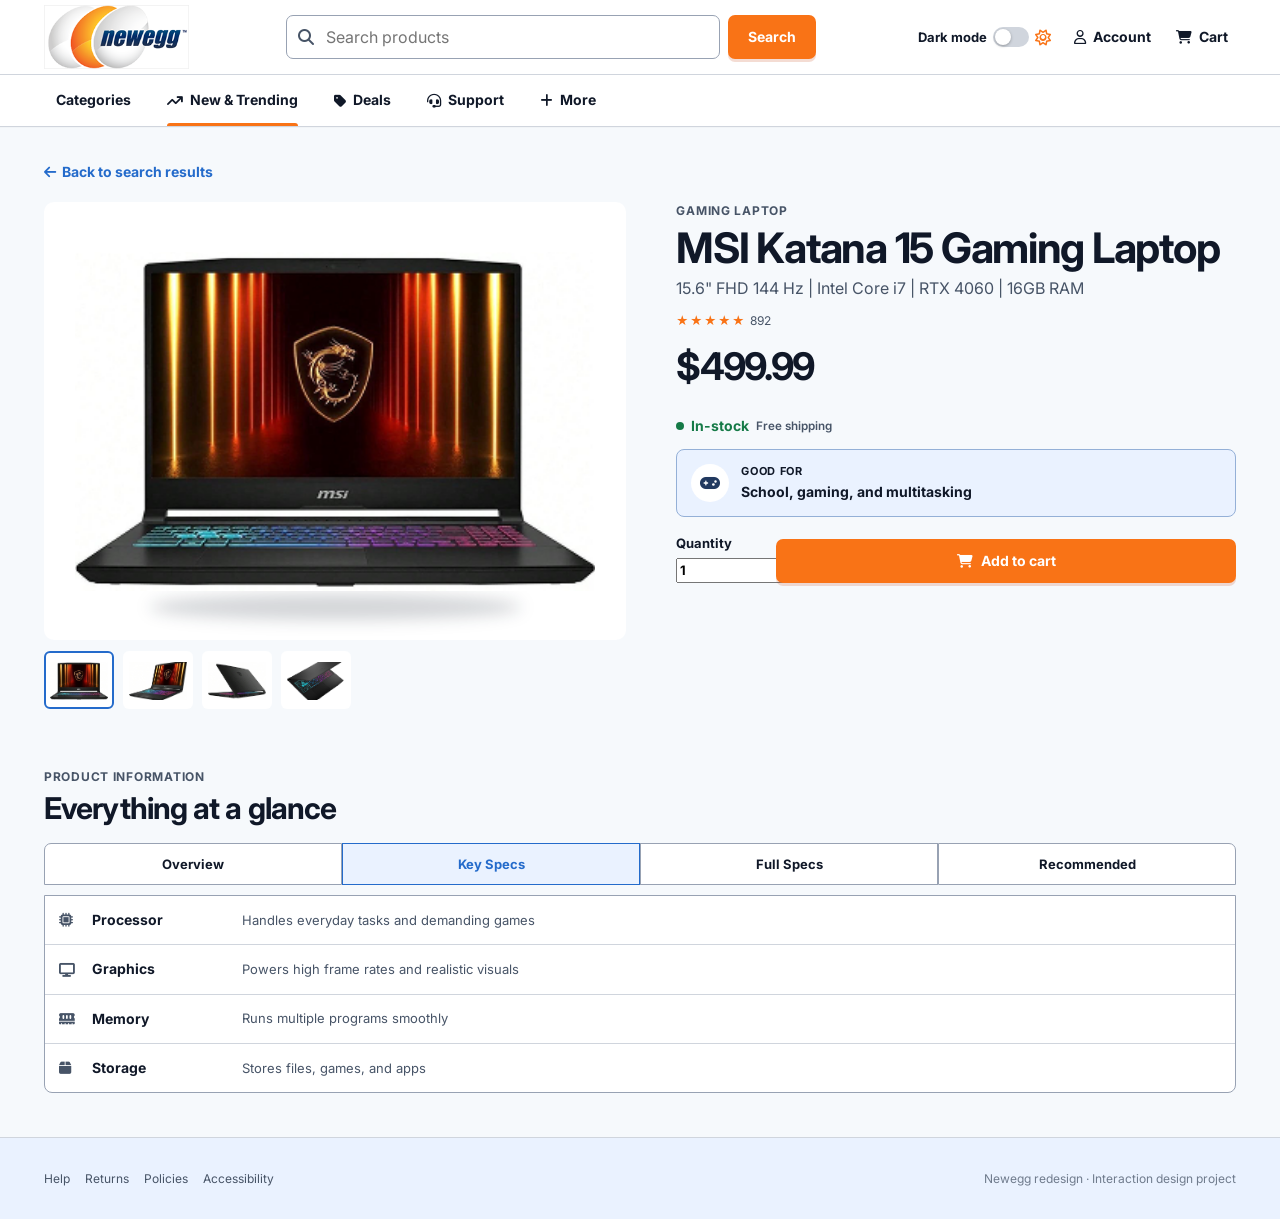
==== commit 4c3f65fd: "Replaced quantity dropdown with number input" ====
--- a/product.html
+++ b/product.html
@@ -95,12 +95,17 @@
               <p>School, gaming, and multitasking</p>
             </div>
           </div>
-          <div class="purchase-row"><label>Quantity<select id="quantity">
-                <option>1</option>
-                <option>2</option>
-                <option>3</option>
-              </select></label><button class="btn btn-primary add-cart" type="button" data-add-cart><i
-                class="fa-solid fa-cart-shopping"></i> Add to cart</button></div>
+          <div class="purchase-row">
+            <label for="quantity">
+              Quantity
+              <input id="quantity" name="quantity" type="number" min="1" step="1" value="1" required>
+            </label>
+
+            <button class="btn btn-primary add-cart" type="button" data-add-cart>
+              <i class="fa-solid fa-cart-shopping"></i>
+              Add to cart
+            </button>
+          </div>
           <div class="cart-feedback" hidden><i class="fa-solid fa-check"></i> Cart updated</div>
         </div>
       </div>
--- a/styles.css
+++ b/styles.css
@@ -2637,3 +2637,177 @@
     transition: none;
   }
 }
+
+/* Reserve room for validation messages so Submit does not move on blur. */
+.support-form .field-message {
+  min-height: 18px;
+}
+
+.support-form .field-message[hidden] {
+  display: flex !important;
+  visibility: hidden;
+}
+/* Small validation icons */
+.support-form .field-message i {
+  flex-shrink: 0;
+  margin-top: 2px;
+  font-size: 12px;
+}
+
+
+/* Invalid fields */
+.support-form .form-field.is-error input,
+.support-form .form-field.is-error textarea {
+  border-color: var(--error);
+}
+
+
+.support-form .form-field.is-error .field-message {
+  color: var(--error);
+}
+
+
+/* Valid fields */
+.support-form .form-field.is-valid input,
+.support-form .form-field.is-valid textarea {
+  border-color: var(--success);
+}
+
+
+.support-form .form-field.is-valid .field-message {
+  color: var(--success);
+}
+
+
+/* Keep focus feedback consistent with validation */
+.support-form .form-field.is-error input:focus,
+.support-form .form-field.is-error textarea:focus {
+  border-color: var(--error);
+  box-shadow: 0 0 0 3px
+    color-mix(in srgb, var(--error) 15%, transparent);
+}
+
+
+.support-form .form-field.is-valid input:focus,
+.support-form .form-field.is-valid textarea:focus {
+  border-color: var(--success);
+  box-shadow: 0 0 0 3px
+    color-mix(in srgb, var(--success) 15%, transparent);
+}
+
+
+/* Submit button */
+.support-form .support-submit {
+  margin-top: 2px;
+  min-height: 46px;
+}
+
+
+/* Mobile layout */
+@media (max-width: 480px) {
+  .support-form {
+    padding: 20px 16px;
+    gap: 20px;
+  }
+
+
+  .support-form .field-message {
+    min-height: 36px;
+  }
+
+
+  .support-form .support-submit {
+    width: 100%;
+    justify-self: stretch;
+  }
+}
+
+
+/* Respect reduced-motion preferences */
+@media (prefers-reduced-motion: reduce) {
+  .support-form input,
+  .support-form textarea {
+    transition: none;
+  }
+}
+/* Main form spacing */
+.support-form {
+  gap: 22px;
+  padding: 28px;
+}
+
+
+/* Keep field content aligned */
+.support-form .form-field {
+  min-width: 0;
+}
+
+
+/* Labels */
+.support-form .form-field label {
+  margin-bottom: 8px;
+}
+
+
+/* Input fields */
+.support-form .form-field input {
+  height: 48px;
+  padding: 0 14px;
+  border-radius: 8px;
+}
+
+
+/* Message textarea */
+.support-form .form-field textarea {
+  min-height: 125px;
+  padding: 13px 14px;
+  border-radius: 8px;
+  line-height: 1.5;
+}
+
+
+/* Hide the extra instructions to match the cleaner form */
+.support-form .form-hint {
+  display: none;
+}
+
+
+/* Inline error and success messages */
+.support-form .field-message {
+  display: flex;
+  align-items: flex-start;
+  gap: 7px;
+  min-height: 18px;
+  margin: 7px 0 0;
+  font-size: 12px;
+  font-weight: 500;
+  line-height: 1.5;
+  overflow-wrap: anywhere;
+}
+
+
+/* Reserve feedback space before a message appears */
+.support-form .field-message[hidden] {
+  display: flex !important;
+  visibility: hidden;
+}
+
+
+/* Keep the original spacing when no filters are selected. */
+
+@media (min-width: 768px) {
+  .page-search .chips[hidden] {
+    display: flex !important;
+    visibility: hidden;
+    min-height: 34px;
+    pointer-events: none;
+  }
+}
+
+/* Spacing for the empty-state button. */
+
+.page-search .clear-filter-button {
+  margin-top: 16px;
+}
+
+
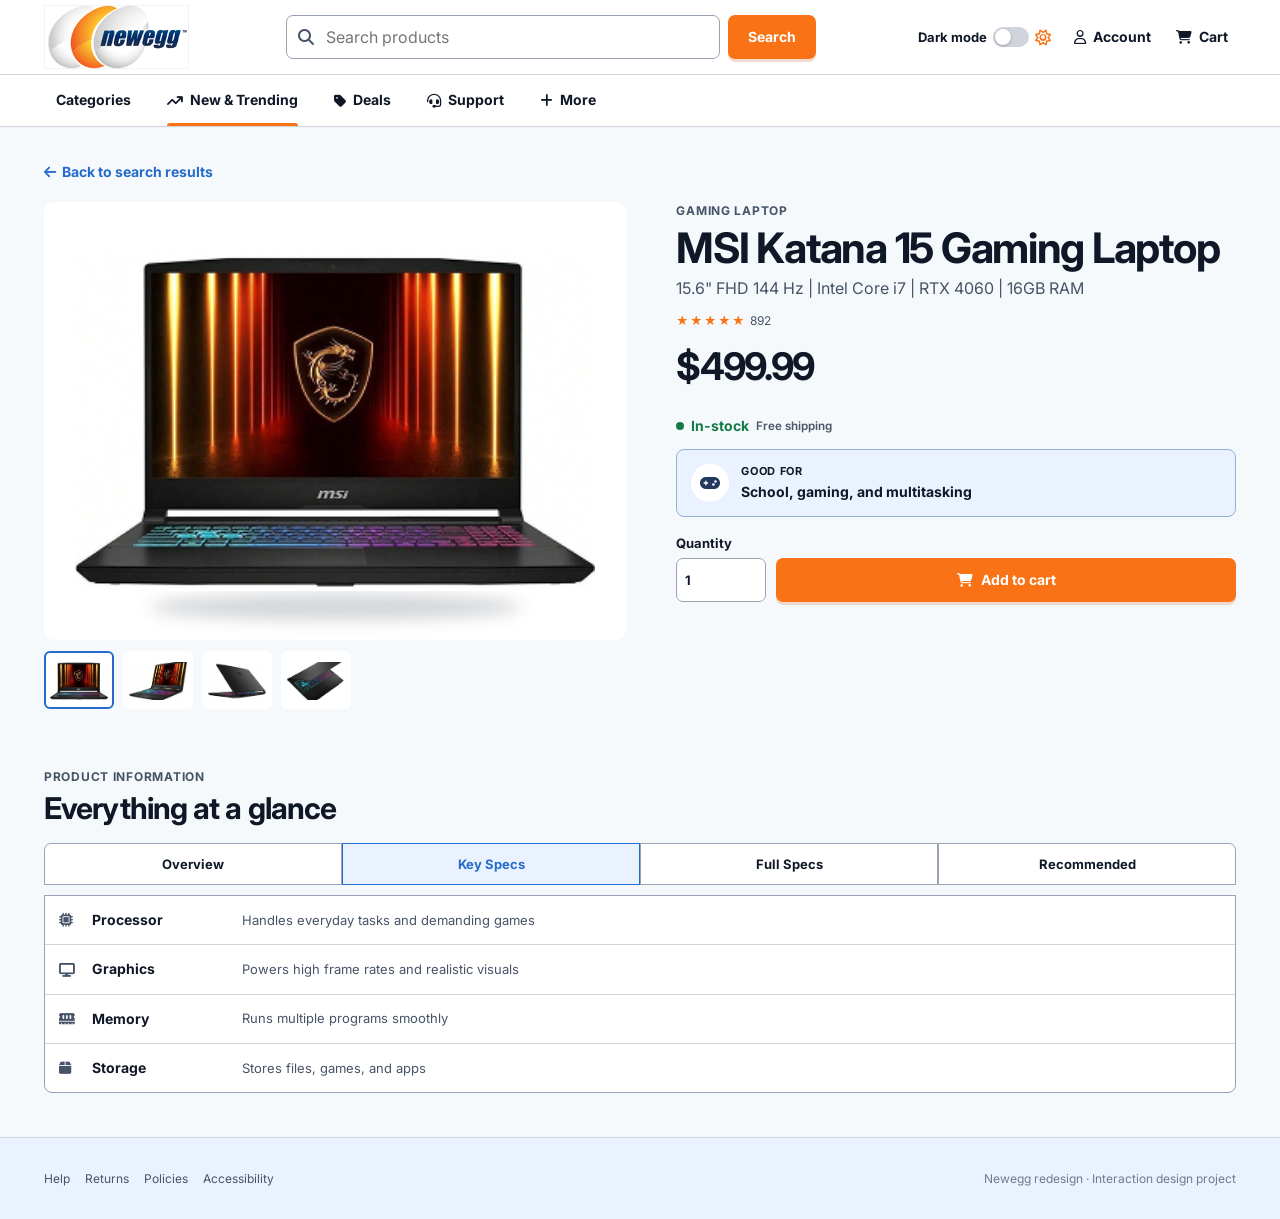
==== commit 738291ef: "Improved the checkout form layout and styling in the product.html and styles.css" ====
--- a/product.html
+++ b/product.html
@@ -136,6 +136,11 @@
         class="footer-note">Newegg redesign · Interaction design project</span></div>
   </footer>
   <div class="toast" role="status" hidden></div>
+  <dialog id="checkout" aria-labelledby="checkout-title">
+    <button type="button" id="close-checkout" aria-label="Close checkout">×</button>
+
+    <div id="checkout-content"></div>
+  </dialog>
   <script src="./app.js"></script>
 </body>
 
--- a/styles.css
+++ b/styles.css
@@ -1370,13 +1370,14 @@
   font-weight: 700;
 }
 
-.purchase-row select {
+.purchase-row input {
   height: 44px;
   padding: 0 8px;
   border: 1px solid var(--line-strong);
   border-radius: 7px;
   background: var(--surface);
   color: var(--ink);
+  width: 100%
 }
 
 .add-cart {
@@ -2651,7 +2652,7 @@
 .support-form .field-message i {
   flex-shrink: 0;
   margin-top: 2px;
-  font-size: 12px;
+  font-size: 16px;
 }
 
 
@@ -2776,10 +2777,10 @@
 .support-form .field-message {
   display: flex;
   align-items: flex-start;
-  gap: 7px;
-  min-height: 18px;
-  margin: 7px 0 0;
-  font-size: 12px;
+  gap: 8px;
+  min-height: 24px;
+  margin: 10px 0 0;
+  font-size: 16px;
   font-weight: 500;
   line-height: 1.5;
   overflow-wrap: anywhere;
@@ -2810,4 +2811,332 @@
   margin-top: 16px;
 }
 
-
+/* Checkout popup */
+#checkout {
+  box-sizing: border-box;
+  width: min(760px, calc(100% - 28px));
+  max-height: 92dvh;
+  margin: auto;
+  padding: 38px;
+  overflow-y: auto;
+  border: 1px solid var(--line, #dbe2ec);
+  border-radius: 16px;
+  background: var(--surface, white);
+  color: var(--ink, #10223c);
+  box-shadow: 0 24px 80px #10223c30;
+}
+
+#checkout *,
+#checkout *::before,
+#checkout *::after {
+  box-sizing: border-box;
+}
+
+#checkout::backdrop {
+  background: #17233366;
+  backdrop-filter: blur(5px);
+}
+
+#checkout [hidden] {
+  display: none !important;
+}
+
+#checkout-content {
+  display: block;
+}
+
+#close-checkout {
+  position: absolute;
+  top: 26px;
+  right: 26px;
+  display: grid;
+  place-items: center;
+  width: 40px;
+  height: 40px;
+  padding: 0;
+  border: 0;
+  border-radius: 50%;
+  background: var(--surface-muted, #f3f6fa);
+  color: var(--ink, #10223c);
+  font-size: 30px;
+  cursor: pointer;
+}
+
+#checkout #checkout-title {
+  margin: 0 44px 10px 0;
+  font-size: 34px;
+  line-height: 1.2;
+  letter-spacing: -1px;
+}
+
+#checkout .co-intro,
+#checkout .co-hint {
+  color: var(--ink-soft, #68778c);
+  line-height: 1.6;
+}
+
+#checkout .co-intro {
+  margin: 0 0 36px;
+  font-size: 16px;
+}
+
+#checkout .co-hint {
+  margin: -4px 0 20px;
+  font-size: 14px;
+}
+
+#checkout .co-heading {
+  margin: 30px 0 20px;
+  padding-bottom: 14px;
+  border-bottom: 1px solid var(--line, #dbe2ec);
+  font-size: 22px;
+}
+
+#checkout .co-grid {
+  display: grid;
+  grid-template-columns: repeat(2, minmax(0, 1fr));
+  gap: 24px;
+}
+
+#checkout .co-field {
+  min-width: 0;
+}
+
+#checkout label {
+  display: block;
+  margin-bottom: 9px;
+  font-size: 15px;
+  font-weight: 600;
+}
+
+#checkout input {
+  display: block;
+  width: 100%;
+  min-height: 52px;
+  padding: 13px 14px;
+  border: 1px solid var(--line-strong, #c7d0df);
+  border-radius: 8px;
+  background: var(--surface, white);
+  color: var(--ink, #10223c);
+  font: inherit;
+  font-size: 16px;
+}
+
+#checkout input::placeholder {
+  color: var(--ink-soft, #68778c);
+  opacity: 1;
+}
+
+#checkout input:focus {
+  outline: 3px solid #2563eb26;
+  border-color: #2563eb;
+}
+
+#checkout input[aria-invalid="true"] {
+  border-color: var(--error, #d92d20);
+}
+
+#checkout .co-error {
+  margin: 8px 0 0;
+  color: var(--error, #d92d20);
+  font-size: 15px;
+  line-height: 1.5;
+  overflow-wrap: anywhere;
+}
+
+/* Order summary */
+#checkout .co-summary {
+  margin: 38px 0 26px;
+  padding: 22px;
+  border: 1px solid var(--line, #dbe2ec);
+  border-radius: 10px;
+  background: var(--surface-muted, #f3f6fa);
+}
+
+#checkout .co-summary h3 {
+  margin: 0 0 24px;
+  font-size: 22px;
+}
+
+#checkout .co-item {
+  display: flex;
+  align-items: center;
+  gap: 18px;
+}
+
+#checkout .co-item img {
+  width: 90px;
+  height: 90px;
+  object-fit: contain;
+  border-radius: 8px;
+  background: white;
+}
+
+#checkout .co-product {
+  flex: 1;
+  min-width: 0;
+}
+
+#checkout .co-product strong {
+  font-size: 16px;
+  line-height: 1.5;
+}
+
+#checkout .co-product p {
+  margin: 6px 0 0;
+  color: var(--ink-soft, #68778c);
+  font-size: 14px;
+  line-height: 1.5;
+}
+
+#checkout .co-quantity {
+  flex: 0 0 90px;
+}
+
+#checkout .co-total {
+  display: flex;
+  align-items: baseline;
+  justify-content: space-between;
+  gap: 16px;
+  margin-top: 24px;
+  padding-top: 22px;
+  border-top: 1px solid var(--line, #dbe2ec);
+  font-size: 18px;
+}
+
+#checkout .co-total strong {
+  font-size: 26px;
+}
+
+#checkout .co-button {
+  display: block;
+  width: 100%;
+  min-height: 54px;
+  padding: 15px 20px;
+  border: 0;
+  border-radius: 8px;
+  background: #ff7715;
+  color: white;
+  font: inherit;
+  font-size: 17px;
+  font-weight: 700;
+  text-align: center;
+  text-decoration: none;
+  cursor: pointer;
+}
+
+#checkout .co-button:hover {
+  background: #e96508;
+}
+
+#checkout .co-button:disabled {
+  opacity: 0.65;
+  cursor: wait;
+}
+
+#checkout .co-continue {
+  display: block;
+  margin: 20px auto 0;
+  padding: 8px 12px;
+  border: 0;
+  background: transparent;
+  color: var(--ink-soft, #68778c);
+  font: inherit;
+  font-size: 15px;
+  font-weight: 600;
+  cursor: pointer;
+}
+
+#checkout button:focus-visible,
+#checkout a:focus-visible {
+  outline: 3px solid #2563eb;
+  outline-offset: 3px;
+}
+
+/* Confirmation */
+#checkout .co-success {
+  max-width: 440px;
+  margin: auto;
+  padding: 24px 0 8px;
+  text-align: center;
+}
+
+#checkout .co-success-icon {
+  display: grid;
+  place-items: center;
+  width: 72px;
+  height: 72px;
+  margin: 0 auto 24px;
+  border-radius: 50%;
+  background: #e8f7ed;
+  color: #15803d;
+  font-size: 36px;
+}
+
+#checkout .co-success #checkout-title {
+  margin: 0 0 16px;
+}
+
+#checkout .co-success p {
+  line-height: 1.7;
+}
+
+#checkout .co-success-total {
+  padding: 18px;
+  border-radius: 8px;
+  background: var(--surface-muted, #f3f6fa);
+  font-size: 21px;
+}
+
+#checkout .co-success .co-button {
+  margin-top: 24px;
+}
+
+body:has(#checkout[open]) {
+  overflow: hidden;
+}
+
+@media (max-width: 560px) {
+  #checkout {
+    padding: 28px 20px;
+  }
+
+  #close-checkout {
+    top: 20px;
+    right: 16px;
+  }
+
+  #checkout #checkout-title {
+    font-size: 28px;
+  }
+
+  #checkout .co-grid {
+    grid-template-columns: 1fr;
+    gap: 20px;
+  }
+
+  #checkout .co-summary {
+    padding: 18px;
+  }
+
+  #checkout .co-item {
+    flex-wrap: wrap;
+  }
+
+  #checkout .co-item img {
+    width: 64px;
+    height: 64px;
+  }
+
+  #checkout .co-product {
+    flex-basis: calc(100% - 82px);
+  }
+
+  #checkout .co-quantity {
+    flex-basis: 100%;
+  }
+
+  #checkout .co-quantity input {
+    max-width: 120px;
+  }
+}
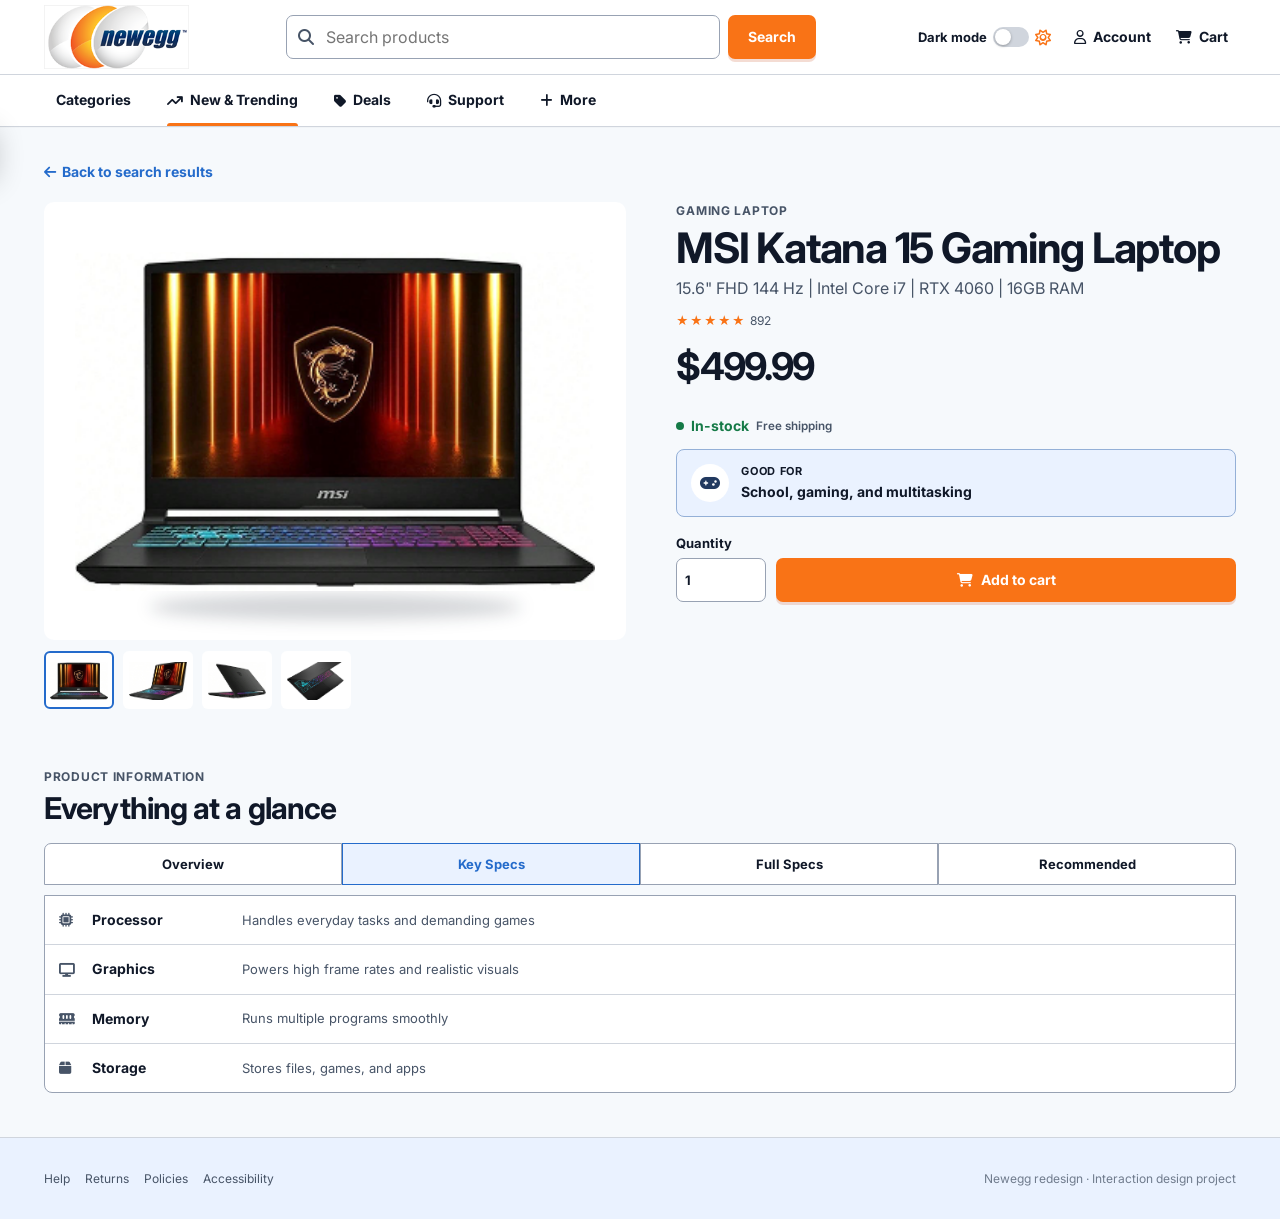
==== commit 1d5b7fad: "Apply saved themes early and improve mobile navigation accessibility" ====
--- a/product.html
+++ b/product.html
@@ -11,14 +11,23 @@
   <link href="https://fonts.googleapis.com/css2?family=Inter:wght@400;500;600;700;800&display=swap" rel="stylesheet" />
   <link rel="stylesheet" href="https://cdnjs.cloudflare.com/ajax/libs/font-awesome/6.7.2/css/all.min.css" />
   <link rel="stylesheet" href="./styles.css" />
+  <script>
+    // Apply the saved theme before displaying the page.
+    try {
+      document.documentElement.dataset.theme =
+        localStorage.getItem("theme") === "dark" ? "dark" : "light";
+    } catch (error) {
+      document.documentElement.dataset.theme = "light";
+    }
+  </script>
 </head>
 
 <body class="page-product">
   <a class="skip-link" href="#main-content">Skip to content</a>
   <header class="site-header">
-    <div class="header-main shell"><button class="hamburger" type="button" data-menu-toggle aria-label="Open navigation"
-        aria-expanded="false"><i class="fa-solid fa-bars"></i></button><a class="brand" href="index.html"
-        aria-label="Newegg home">
+    <div class="header-main shell"><button class="hamburger" type="button" data-menu-toggle
+        aria-controls="mobile-navigation" aria-label="Open navigation" aria-expanded="false"><i
+          class="fa-solid fa-bars"></i></button><a class="brand" href="index.html" aria-label="Newegg home">
         <img class="brand-logo" src="./assets/NeweggLogo.png" alt="Newegg" />
       </a>
       <form class="search-form desktop-search" data-search-form><label class="sr-only" for="desktop-search">Search
@@ -51,20 +60,20 @@
         <a class="nav-link" href="index.html"><i class="fa-solid fa-plus"></i><span>More</span></a>
       </div>
     </nav>
-    <div class="mobile-menu" aria-hidden="true">
-      <div class="mobile-menu__backdrop" data-menu-close></div>
-      <nav class="mobile-menu__panel" aria-label="Mobile navigation">
-        <p>Explore</p><a class="mobile-nav-link" href="index.html"><i
-            class="fa-solid fa-display"></i><span>Home</span><i class="fa-solid fa-arrow-right"></i></a><a
-          class="mobile-nav-link is-active" href="search.html"><i class="fa-solid fa-arrow-trend-up"></i><span>New &amp;
-            Trending</span><i class="fa-solid fa-arrow-right"></i></a><a class="mobile-nav-link" href="search.html"><i
-            class="fa-solid fa-tag"></i><span>Deals</span><i class="fa-solid fa-arrow-right"></i></a><a
-          class="mobile-nav-link" href="support.html"><i class="fa-solid fa-headset"></i><span>Support</span><i
-            class="fa-solid fa-arrow-right"></i></a>
-        <button class="mobile-menu__theme" type="button" data-theme-toggle><i class="fa-regular fa-moon"></i> Switch to
-          dark
-          mode</button>
-      </nav>
+    <div class="mobile-menu" id="mobile-navigation" aria-hidden="true"></div>
+    <div class="mobile-menu__backdrop" data-menu-close></div>
+    <nav class="mobile-menu__panel" aria-label="Mobile navigation">
+      <p>Explore</p><a class="mobile-nav-link" href="index.html"><i class="fa-solid fa-display"></i><span>Home</span><i
+          class="fa-solid fa-arrow-right"></i></a><a class="mobile-nav-link is-active" href="search.html"><i
+          class="fa-solid fa-arrow-trend-up"></i><span>New &amp;
+          Trending</span><i class="fa-solid fa-arrow-right"></i></a><a class="mobile-nav-link" href="search.html"><i
+          class="fa-solid fa-tag"></i><span>Deals</span><i class="fa-solid fa-arrow-right"></i></a><a
+        class="mobile-nav-link" href="support.html"><i class="fa-solid fa-headset"></i><span>Support</span><i
+          class="fa-solid fa-arrow-right"></i></a>
+      <button class="mobile-menu__theme" type="button" data-theme-toggle><i class="fa-regular fa-moon"></i> Switch to
+        dark
+        mode</button>
+    </nav>
     </div>
   </header>
 
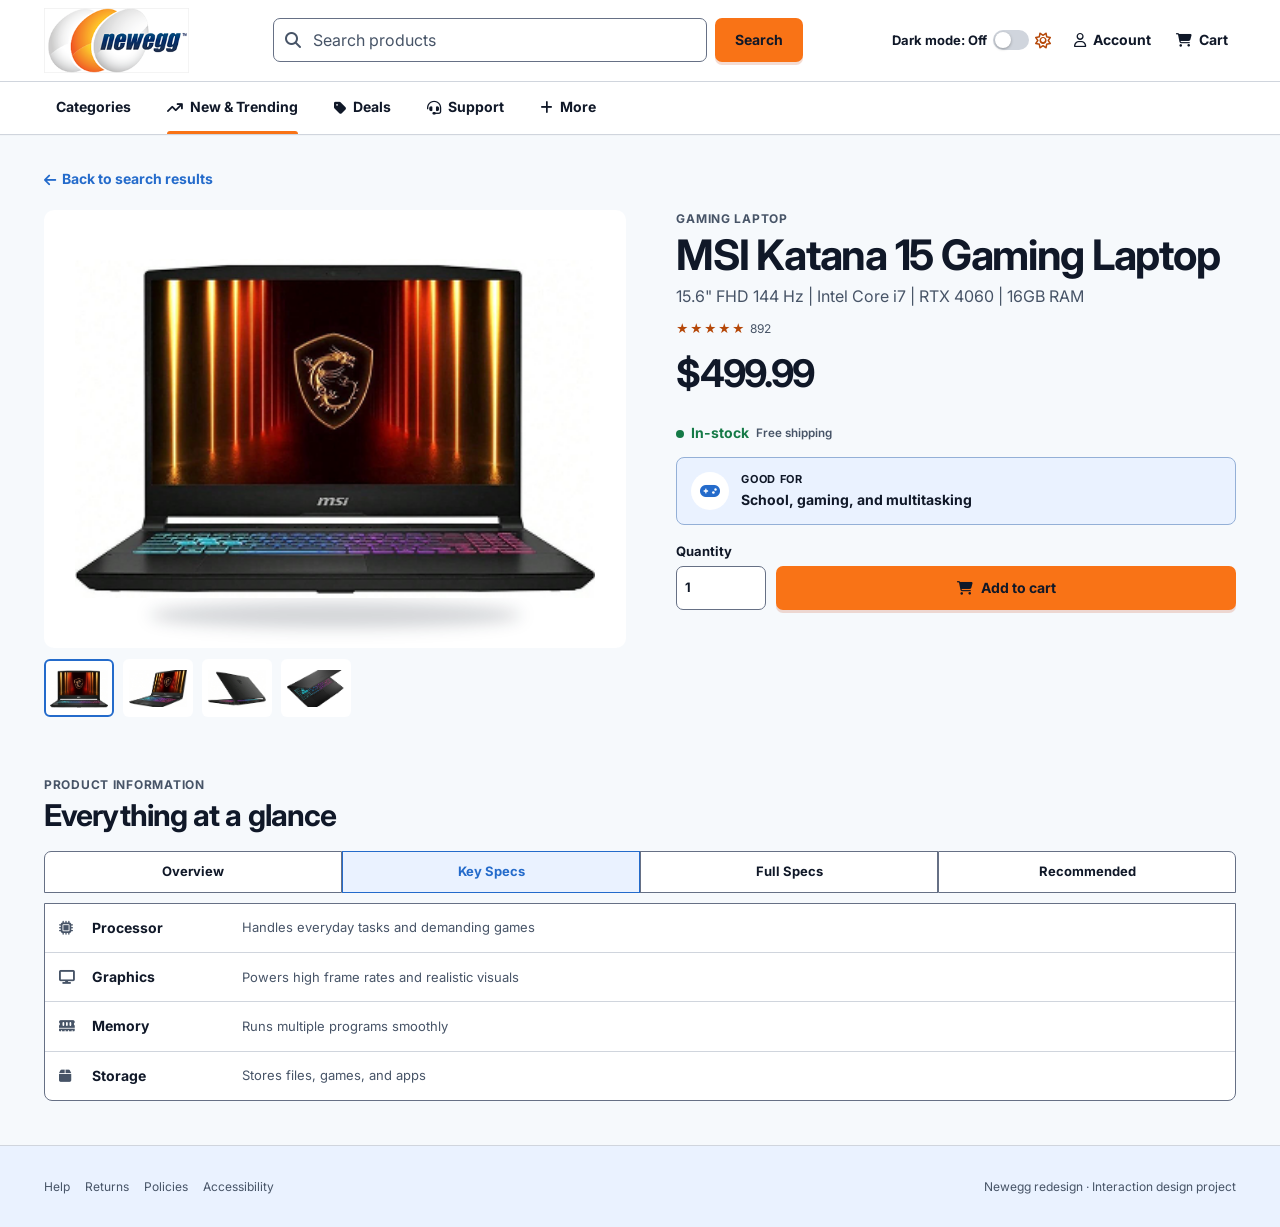
==== commit 7ebb1e62: "Fix mobile menu container nesting across all four HTML pages" ====
--- a/product.html
+++ b/product.html
@@ -60,7 +60,7 @@
         <a class="nav-link" href="index.html"><i class="fa-solid fa-plus"></i><span>More</span></a>
       </div>
     </nav>
-    <div class="mobile-menu" id="mobile-navigation" aria-hidden="true"></div>
+    <div class="mobile-menu" id="mobile-navigation" aria-hidden="true">
     <div class="mobile-menu__backdrop" data-menu-close></div>
     <nav class="mobile-menu__panel" aria-label="Mobile navigation">
       <p>Explore</p><a class="mobile-nav-link" href="index.html"><i class="fa-solid fa-display"></i><span>Home</span><i
--- a/styles.css
+++ b/styles.css
@@ -61,7 +61,7 @@
   background: var(--canvas);
   color: var(--ink);
   font-family: "inter", Arial, sans-serif;
-  font-size: 16px;
+  font-size: 1rem;
   line-height: 1.45;
   transition: background-color 180ms var(--ease), color 180ms var(--ease);
 }
@@ -217,7 +217,7 @@
   gap: 7px;
   min-width: 0;
   font-family: "Inter", Arial, sans-serif;
-  font-size: 19px;
+  font-size: 1.1875rem;
   font-weight: 700;
   letter-spacing: -1px;
   color: var(--navy);
@@ -292,7 +292,7 @@
 
 .theme-label {
   display: none;
-  font-size: 13px;
+  font-size: 0.8125rem;
   font-weight: 700;
 }
 
@@ -338,7 +338,7 @@
   padding: 8px;
   color: var(--ink);
   font-weight: 700;
-  font-size: 14px;
+  font-size: 0.875rem;
 }
 
 .account-link.desktop-only {
@@ -358,7 +358,7 @@
   border-radius: 99px;
   background: var(--orange);
   color: #fff;
-  font-size: 10px;
+  font-size: 0.625rem;
 }
 
 .mobile-search {
@@ -417,7 +417,7 @@
   padding: 0 16px;
   border-radius: 7px;
   font-weight: 700;
-  font-size: 14px;
+  font-size: 0.875rem;
   text-align: center;
   transition: transform 150ms var(--ease), background-color 150ms var(--ease), box-shadow 150ms var(--ease);
 }
@@ -449,7 +449,7 @@
   min-height: 36px;
   padding: 0 11px;
   border-radius: 6px;
-  font-size: 12px;
+  font-size: 0.75rem;
 }
 
 .mobile-menu {
@@ -497,7 +497,7 @@
 .mobile-menu__panel p {
   margin: 0 10px 11px;
   color: var(--ink-soft);
-  font-size: 12px;
+  font-size: 0.75rem;
   font-weight: 800;
   letter-spacing: .1em;
   text-transform: uppercase;
@@ -512,7 +512,7 @@
   padding: 0 10px;
   border-bottom: 1px solid var(--line);
   color: var(--ink);
-  font-size: 16px;
+  font-size: 1rem;
   font-weight: 700;
 }
 
@@ -568,12 +568,12 @@
 }
 
 h1 {
-  font-size: clamp(29px, 7vw, 48px);
+  font-size: clamp(1.8125rem, 7vw, 3rem);
   line-height: 1.04;
 }
 
 h2 {
-  font-size: clamp(22px, 5vw, 30px);
+  font-size: clamp(1.375rem, 5vw, 1.875rem);
   line-height: 1.12;
 }
 
@@ -581,7 +581,7 @@
   display: block;
   margin-bottom: 6px;
   color: var(--ink-soft);
-  font-size: 12px;
+  font-size: 0.75rem;
   font-weight: 700;
   letter-spacing: .06em;
   text-transform: uppercase;
@@ -608,7 +608,7 @@
   background: transparent;
   color: var(--blue);
   font-weight: 700;
-  font-size: 14px;
+  font-size: 0.875rem;
   white-space: nowrap;
 }
 
@@ -669,13 +669,13 @@
   border: 1px solid rgba(255, 255, 255, .36);
   border-radius: 99px;
   background: rgba(255, 255, 255, .11);
-  font-size: 12px;
+  font-size: 0.75rem;
   font-weight: 700;
 }
 
 .hero h1 {
   margin-bottom: 10px;
-  font-size: clamp(35px, 9.5vw, 64px);
+  font-size: clamp(2.1875rem, 9.5vw, 4rem);
 }
 
 .hero h1 em {
@@ -686,7 +686,7 @@
 .hero p {
   margin-bottom: 20px;
   color: rgba(255, 255, 255, .88);
-  font-size: 15px;
+  font-size: 0.9375rem;
 }
 
 .featured-section {
@@ -754,7 +754,7 @@
   border-radius: 4px;
   background: var(--blue-soft);
   color: var(--blue);
-  font-size: 10px;
+  font-size: 0.625rem;
   font-weight: 800;
   text-transform: uppercase;
   letter-spacing: .045em;
@@ -768,13 +768,13 @@
 .product-card__eyebrow {
   margin-bottom: 4px;
   color: var(--blue);
-  font-size: 11px;
+  font-size: 0.6875rem;
   font-weight: 700;
 }
 
 .product-card h3 {
   margin-bottom: 7px;
-  font-size: 17px;
+  font-size: 1.0625rem;
   line-height: 1.18;
 }
 
@@ -782,7 +782,7 @@
   display: -webkit-box;
   margin-bottom: 10px;
   color: var(--ink-soft);
-  font-size: 13px;
+  font-size: 0.8125rem;
   line-height: 1.35;
   overflow: hidden;
   -webkit-line-clamp: 2;
@@ -792,13 +792,13 @@
 .product-card__price {
   margin-bottom: 6px;
   font-family: "Inter", Arial, sans-serif;
-  font-size: 20px;
+  font-size: 1.25rem;
   font-weight: 700;
 }
 
 .rating {
   color: var(--orange);
-  font-size: 12px;
+  font-size: 0.75rem;
   letter-spacing: 1px;
 }
 
@@ -821,7 +821,7 @@
   align-items: center;
   gap: 6px;
   color: var(--ink-soft);
-  font-size: 12px;
+  font-size: 0.75rem;
   white-space: nowrap;
 }
 
@@ -855,7 +855,7 @@
 .filter-option input:checked+span::after {
   content: "✓";
   color: #fff;
-  font-size: 12px;
+  font-size: 0.75rem;
   font-weight: 800;
 }
 
@@ -882,7 +882,7 @@
 .results-meta {
   margin-bottom: 0;
   color: var(--ink-soft);
-  font-size: 14px;
+  font-size: 0.875rem;
 }
 
 .sort-control {
@@ -890,7 +890,7 @@
   align-items: center;
   gap: 8px;
   color: var(--ink-soft);
-  font-size: 13px;
+  font-size: 0.8125rem;
   font-weight: 700;
 }
 
@@ -922,7 +922,7 @@
   border-radius: 7px;
   background: var(--surface);
   color: var(--ink);
-  font-size: 14px;
+  font-size: 0.875rem;
   font-weight: 700;
 }
 
@@ -934,7 +934,7 @@
   justify-content: space-between;
   padding-left: 10px;
   color: var(--ink-soft);
-  font-size: 13px;
+  font-size: 0.8125rem;
   font-weight: 700;
 }
 
@@ -962,12 +962,12 @@
   border-radius: 6px;
   background: var(--blue-soft);
   color: var(--ink);
-  font-size: 12px;
+  font-size: 0.75rem;
   font-weight: 700;
 }
 
 .chip span {
-  font-size: 17px;
+  font-size: 1.0625rem;
   line-height: 1;
 }
 
@@ -1005,7 +1005,7 @@
   padding-bottom: 13px;
   border-bottom: 1px solid var(--line);
   text-transform: uppercase;
-  font-size: 13px;
+  font-size: 0.8125rem;
   letter-spacing: .07em;
 }
 
@@ -1020,7 +1020,7 @@
 
 .filter-group h3 {
   margin-bottom: 11px;
-  font-size: 13px;
+  font-size: 0.8125rem;
   text-transform: uppercase;
 }
 
@@ -1031,14 +1031,14 @@
   gap: 9px;
   margin: 10px 0;
   color: var(--ink-soft);
-  font-size: 13px;
+  font-size: 0.8125rem;
 }
 
 .filter-more {
   padding: 3px 0;
   background: transparent;
   color: var(--blue);
-  font-size: 12px;
+  font-size: 0.75rem;
   font-weight: 700;
 }
 
@@ -1109,7 +1109,7 @@
 .comparison-tray strong {
   flex: 1;
   min-width: 130px;
-  font-size: 13px;
+  font-size: 0.8125rem;
 }
 
 .comparison-previews {
@@ -1212,7 +1212,7 @@
   margin-bottom: 20px;
   color: var(--blue);
   font-weight: 700;
-  font-size: 14px;
+  font-size: 0.875rem;
 }
 
 .product-layout {
@@ -1284,7 +1284,7 @@
   max-width: 640px;
   margin-bottom: 12px;
   color: var(--ink-soft);
-  font-size: 16px;
+  font-size: 1rem;
 }
 
 .product-info>.rating {
@@ -1294,7 +1294,7 @@
 .product-price {
   margin: 8px 0 22px;
   font-family: "Inter", Arial, sans-serif;
-  font-size: 38px;
+  font-size: 2.375rem;
   font-weight: 700;
   letter-spacing: -.05em;
 }
@@ -1306,7 +1306,7 @@
   margin-bottom: 13px;
   color: var(--success);
   font-weight: 700;
-  font-size: 14px;
+  font-size: 0.875rem;
 }
 
 .stock-status>span {
@@ -1346,13 +1346,13 @@
   display: block;
   margin-bottom: 2px;
   text-transform: uppercase;
-  font-size: 11px;
+  font-size: 0.6875rem;
   letter-spacing: .06em;
 }
 
 .good-for p {
   margin: 0;
-  font-size: 14px;
+  font-size: 0.875rem;
   font-weight: 700;
 }
 
@@ -1366,7 +1366,7 @@
 .purchase-row label {
   display: grid;
   gap: 5px;
-  font-size: 13px;
+  font-size: 0.8125rem;
   font-weight: 700;
 }
 
@@ -1395,7 +1395,7 @@
   background: var(--success-bg);
   color: var(--success);
   font-weight: 700;
-  font-size: 14px;
+  font-size: 0.875rem;
 }
 
 .product-details {
@@ -1417,7 +1417,7 @@
   background: var(--surface);
   color: var(--ink);
   font-weight: 700;
-  font-size: 13px;
+  font-size: 0.8125rem;
 }
 
 .product-tabs button.is-active {
@@ -1441,7 +1441,7 @@
   align-items: start;
   padding: 14px;
   border-bottom: 1px solid var(--line);
-  font-size: 14px;
+  font-size: 0.875rem;
 }
 
 .spec-row:last-child {
@@ -1456,7 +1456,7 @@
 .spec-row>span {
   grid-column: 2;
   color: var(--ink-soft);
-  font-size: 13px;
+  font-size: 0.8125rem;
 }
 
 /* Support form */
@@ -1480,7 +1480,7 @@
 
 .form-intro>span:not(.eyebrow-dot) {
   color: var(--blue);
-  font-size: 13px;
+  font-size: 0.8125rem;
   font-weight: 700;
 }
 
@@ -1514,7 +1514,7 @@
 .form-field label {
   display: block;
   margin-bottom: 7px;
-  font-size: 12px;
+  font-size: 0.75rem;
   font-weight: 800;
   text-transform: uppercase;
   letter-spacing: .06em;
@@ -1567,7 +1567,7 @@
   align-items: center;
   gap: 5px;
   margin: 6px 0 0;
-  font-size: 12px;
+  font-size: 0.75rem;
   font-weight: 700;
 }
 
@@ -1633,7 +1633,7 @@
 
 .confirmation-number span {
   color: var(--ink-soft);
-  font-size: 11px;
+  font-size: 0.6875rem;
   font-weight: 700;
   text-transform: uppercase;
 }
@@ -1641,7 +1641,7 @@
 .confirmation-number strong {
   grid-row: 2;
   font-family: "Inter", Arial, sans-serif;
-  font-size: 20px;
+  font-size: 1.25rem;
 }
 
 .confirmation-number button {
@@ -1667,7 +1667,7 @@
   gap: 7px;
   margin: 10px 0;
   color: var(--ink-soft);
-  font-size: 13px;
+  font-size: 0.8125rem;
 }
 
 .success-card li svg,
@@ -1687,7 +1687,7 @@
   border-top: 1px solid var(--line);
   background: var(--blue-soft);
   color: var(--ink-soft);
-  font-size: 12px;
+  font-size: 0.75rem;
 }
 
 .site-footer .shell {
@@ -1716,7 +1716,7 @@
   background: var(--surface);
   color: var(--ink);
   box-shadow: var(--shadow);
-  font-size: 14px;
+  font-size: 0.875rem;
   font-weight: 700;
   animation: toast-in 220ms var(--ease);
 }
@@ -1821,7 +1821,7 @@
 
   .brand {
     min-width: 128px;
-    font-size: 21px;
+    font-size: 1.3125rem;
   }
 
   .header-actions {
@@ -1859,7 +1859,7 @@
     gap: 7px;
     padding: 0 12px;
     color: var(--ink);
-    font-size: 14px;
+    font-size: 0.875rem;
     font-weight: 700;
   }
 
@@ -2039,7 +2039,7 @@
   }
 
   .product-card h3 {
-    font-size: 16px;
+    font-size: 1rem;
   }
 
   .product-card__actions {
@@ -2078,7 +2078,7 @@
   }
 
   .product-info>h1 {
-    font-size: 42px;
+    font-size: 2.625rem;
   }
 
   .product-details {
@@ -2176,13 +2176,13 @@
 
 .live-suggestion strong {
   margin-bottom: 2px;
-  font-size: 13px;
+  font-size: 0.8125rem;
 }
 
 .live-suggestion small {
   overflow: hidden;
   color: var(--ink-soft);
-  font-size: 11px;
+  font-size: 0.6875rem;
   line-height: 1.3;
   text-overflow: ellipsis;
   white-space: nowrap;
@@ -2195,7 +2195,7 @@
   margin: 0;
   padding: 13px 10px;
   color: var(--ink-soft);
-  font-size: 13px;
+  font-size: 0.8125rem;
   font-weight: 700;
 }
 
@@ -2220,7 +2220,7 @@
 }
 
 .live-search-loading .loading-heading h2 {
-  font-size: 20px;
+  font-size: 1.25rem;
 }
 
 .live-empty-state {
@@ -2249,12 +2249,12 @@
 .live-empty-state h2 {
   margin-bottom: 7px;
   color: var(--ink);
-  font-size: 20px;
+  font-size: 1.25rem;
 }
 
 .live-empty-state p {
   margin-bottom: 0;
-  font-size: 14px;
+  font-size: 0.875rem;
 }
 
 .results-grid.live-results-updated {
@@ -2277,7 +2277,7 @@
   gap: 8px;
   margin: -6px 0 0;
   color: var(--blue);
-  font-size: 13px;
+  font-size: 0.8125rem;
   font-weight: 700;
   animation: live-result-in 180ms var(--ease);
 }
@@ -2354,7 +2354,7 @@
 
 .page-loading__heading h1 {
   margin: 0 0 2px;
-  font-size: clamp(24px, 4vw, 34px);
+  font-size: clamp(1.5rem, 4vw, 2.125rem);
 }
 
 .page-loading__heading p {
@@ -2390,7 +2390,7 @@
   display: block;
   margin: 16px 0 9px;
   color: var(--ink);
-  font-size: 12px;
+  font-size: 0.75rem;
   letter-spacing: .06em;
 }
 
@@ -2559,7 +2559,7 @@
   display: block;
   margin: 17px 0 7px;
   color: var(--ink-soft);
-  font-size: 12px;
+  font-size: 0.75rem;
   font-weight: 800;
   letter-spacing: .06em;
 }
@@ -2652,7 +2652,7 @@
 .support-form .field-message i {
   flex-shrink: 0;
   margin-top: 2px;
-  font-size: 16px;
+  font-size: 1rem;
 }
 
 
@@ -2780,7 +2780,7 @@
   gap: 8px;
   min-height: 24px;
   margin: 10px 0 0;
-  font-size: 16px;
+  font-size: 1rem;
   font-weight: 500;
   line-height: 1.5;
   overflow-wrap: anywhere;
@@ -2858,13 +2858,13 @@
   border-radius: 50%;
   background: var(--surface-muted, #f3f6fa);
   color: var(--ink, #10223c);
-  font-size: 30px;
+  font-size: 1.875rem;
   cursor: pointer;
 }
 
 #checkout #checkout-title {
   margin: 0 44px 10px 0;
-  font-size: 34px;
+  font-size: 2.125rem;
   line-height: 1.2;
   letter-spacing: -1px;
 }
@@ -2877,19 +2877,19 @@
 
 #checkout .co-intro {
   margin: 0 0 36px;
-  font-size: 16px;
+  font-size: 1rem;
 }
 
 #checkout .co-hint {
   margin: -4px 0 20px;
-  font-size: 14px;
+  font-size: 0.875rem;
 }
 
 #checkout .co-heading {
   margin: 30px 0 20px;
   padding-bottom: 14px;
   border-bottom: 1px solid var(--line, #dbe2ec);
-  font-size: 22px;
+  font-size: 1.375rem;
 }
 
 #checkout .co-grid {
@@ -2905,7 +2905,7 @@
 #checkout label {
   display: block;
   margin-bottom: 9px;
-  font-size: 15px;
+  font-size: 0.9375rem;
   font-weight: 600;
 }
 
@@ -2919,7 +2919,7 @@
   background: var(--surface, white);
   color: var(--ink, #10223c);
   font: inherit;
-  font-size: 16px;
+  font-size: 1rem;
 }
 
 #checkout input::placeholder {
@@ -2939,7 +2939,7 @@
 #checkout .co-error {
   margin: 8px 0 0;
   color: var(--error, #d92d20);
-  font-size: 15px;
+  font-size: 0.9375rem;
   line-height: 1.5;
   overflow-wrap: anywhere;
 }
@@ -2955,7 +2955,7 @@
 
 #checkout .co-summary h3 {
   margin: 0 0 24px;
-  font-size: 22px;
+  font-size: 1.375rem;
 }
 
 #checkout .co-item {
@@ -2978,14 +2978,14 @@
 }
 
 #checkout .co-product strong {
-  font-size: 16px;
+  font-size: 1rem;
   line-height: 1.5;
 }
 
 #checkout .co-product p {
   margin: 6px 0 0;
   color: var(--ink-soft, #68778c);
-  font-size: 14px;
+  font-size: 0.875rem;
   line-height: 1.5;
 }
 
@@ -3001,11 +3001,11 @@
   margin-top: 24px;
   padding-top: 22px;
   border-top: 1px solid var(--line, #dbe2ec);
-  font-size: 18px;
+  font-size: 1.125rem;
 }
 
 #checkout .co-total strong {
-  font-size: 26px;
+  font-size: 1.625rem;
 }
 
 #checkout .co-button {
@@ -3018,7 +3018,7 @@
   background: #ff7715;
   color: white;
   font: inherit;
-  font-size: 17px;
+  font-size: 1.0625rem;
   font-weight: 700;
   text-align: center;
   text-decoration: none;
@@ -3042,7 +3042,7 @@
   background: transparent;
   color: var(--ink-soft, #68778c);
   font: inherit;
-  font-size: 15px;
+  font-size: 0.9375rem;
   font-weight: 600;
   cursor: pointer;
 }
@@ -3070,7 +3070,7 @@
   border-radius: 50%;
   background: #e8f7ed;
   color: #15803d;
-  font-size: 36px;
+  font-size: 2.25rem;
 }
 
 #checkout .co-success #checkout-title {
@@ -3085,7 +3085,7 @@
   padding: 18px;
   border-radius: 8px;
   background: var(--surface-muted, #f3f6fa);
-  font-size: 21px;
+  font-size: 1.3125rem;
 }
 
 #checkout .co-success .co-button {
@@ -3107,7 +3107,7 @@
   }
 
   #checkout #checkout-title {
-    font-size: 28px;
+    font-size: 1.75rem;
   }
 
   #checkout .co-grid {
@@ -3140,3 +3140,393 @@
     max-width: 120px;
   }
 }
+
+:root {
+  --focus: #246bcb;
+  --orange-text: #b54708;
+  --on-blue: #ffffff;
+  --on-success: #ffffff;
+  color-scheme: light;
+}
+
+
+:root[data-theme="dark"],
+body.dark-mode {
+  --focus: #84adff;
+  --orange-text: #ff9e58;
+  --on-blue: #101828;
+  --on-success: #101828;
+  color-scheme: dark;
+}
+
+
+/* Respect the reader's default font size. */
+html {
+  font-size: 100%;
+  overflow-x: visible;
+}
+
+
+body {
+  min-width: 0;
+  overflow-x: visible;
+}
+
+
+/* Deep navy labels keep the existing orange buttons accessible. */
+.btn-primary,
+.skip-link,
+.cart-link b,
+#checkout .co-button {
+  color: #101828;
+}
+
+
+.rating,
+.form-intro p b,
+.form-field label b,
+.theme-icon {
+  color: var(--orange-text);
+}
+
+
+.footer-note {
+  opacity: 1;
+}
+
+
+.good-for>span {
+  color: var(--blue);
+}
+
+
+.success-mark {
+  color: var(--on-success);
+}
+
+
+#checkout .co-success-icon {
+  background: var(--success-bg);
+  color: var(--success);
+}
+
+
+.compare-check input:checked+span::after,
+.filter-option input:checked+span::after {
+  color: var(--on-blue);
+}
+
+
+input::placeholder,
+textarea::placeholder {
+  color: var(--ink-soft);
+  opacity: 1;
+}
+
+
+/* Focus must remain visible on both themes and on white photographs. */
+button:focus-visible,
+a:focus-visible,
+input:focus-visible,
+select:focus-visible,
+textarea:focus-visible,
+.search-input-wrap input:focus-visible,
+.support-form .form-field input:focus-visible,
+.support-form .form-field textarea:focus-visible,
+.live-suggestion:focus-visible,
+#checkout input:focus-visible,
+#checkout button:focus-visible,
+#checkout a:focus-visible {
+  outline: 3px solid var(--focus);
+  outline-offset: 3px;
+}
+
+
+.compare-check input:focus-visible+span,
+.filter-option input:focus-visible+span {
+  outline: 3px solid var(--focus);
+  outline-offset: 3px;
+}
+
+
+.gallery-thumb:focus-visible {
+  outline-color: #246bcb;
+  outline-offset: -3px;
+}
+
+
+/* Product photographs are not inverted; the surrounding wells are themed. */
+body.dark-mode .product-card__media,
+body.dark-mode .gallery-main,
+body.dark-mode .gallery-thumb {
+  background: var(--surface-muted);
+}
+
+
+/* Text-containing controls can grow instead of clipping larger letters. */
+.search-input-wrap input,
+.form-field input,
+.support-form .form-field input,
+.purchase-row input,
+.sort-control select {
+  height: auto;
+  min-height: 2.75rem;
+  padding-top: .5em;
+  padding-bottom: .5em;
+}
+
+
+.theme-control {
+  height: auto;
+  min-height: 2.625rem;
+}
+
+.btn {
+  padding-top: .5em;
+  padding-bottom: .5em;
+}
+
+
+.btn-sm {
+  padding-top: .4em;
+  padding-bottom: .4em;
+}
+
+
+.header-main,
+.header-actions,
+.nav-inner,
+.product-card__actions,
+.section-heading,
+.search-page__top,
+.mobile-filter-row,
+.stock-status,
+#checkout .co-total {
+  flex-wrap: wrap;
+}
+
+
+.header-main {
+  padding-block: 8px;
+}
+
+
+.desktop-search {
+  min-width: 12rem;
+}
+
+
+.header-actions {
+  max-width: 100%;
+}
+
+
+.nav-link {
+  min-height: 3.25rem;
+}
+
+
+.theme-control,
+.compare-check,
+.text-link,
+.text-button {
+  white-space: normal;
+}
+
+
+.home-main,
+.product-info,
+.good-for>div,
+.section-heading>div,
+.search-page__top>div,
+.spec-row>span {
+  min-width: 0;
+}
+
+
+.product-card h3,
+.product-subtitle,
+.good-for p,
+.spec-row>span,
+#checkout .co-product,
+#checkout .co-total {
+  overflow-wrap: anywhere;
+}
+
+
+/* Keep complete descriptions and suggestion details available at larger sizes. */
+.product-card__desc {
+  display: block;
+  overflow: visible;
+  -webkit-line-clamp: unset;
+}
+
+
+.live-suggestion small {
+  white-space: normal;
+  overflow: visible;
+  text-overflow: clip;
+}
+
+
+.live-suggestion {
+  scroll-margin-block: 12px;
+}
+
+
+.live-suggestions {
+  max-height: min(22rem, 55vh);
+}
+
+
+.search-input-wrap .live-suggestions i {
+  position: static;
+  left: auto;
+}
+
+/* The mobile drawer follows the actual header height, even with enlarged text. */
+.mobile-menu__panel {
+  top: var(--mobile-menu-top, 124px);
+}
+
+.mobile-menu__backdrop {
+  inset: var(--mobile-menu-top, 124px) 0 0;
+}
+
+/* Stable feedback space scales with the reader's text size too. */
+.support-form .field-message {
+  min-height: 1.5em;
+}
+
+.support-form .field-message[hidden] {
+  visibility: hidden;
+}
+
+.cart-feedback {
+  padding: .5em;
+  text-align: center;
+}
+
+.toast {
+  overflow-wrap: anywhere;
+}
+
+#checkout {
+  max-width: calc(100% - 28px);
+}
+
+#checkout .co-item {
+  flex-wrap: wrap;
+}
+
+#checkout #checkout-title {
+  overflow-wrap: anywhere;
+}
+
+#checkout .co-product {
+  min-width: min(100%, 12rem);
+}
+
+#checkout .co-quantity {
+  max-width: 100%;
+}
+
+#close-checkout {
+  width: 2.5rem;
+  height: 2.5rem;
+}
+
+@media (min-width: 600px) {
+
+  .featured-grid,
+  .results-grid {
+    grid-template-columns: repeat(auto-fit, minmax(min(100%, 15rem), 1fr));
+  }
+}
+
+@media (max-width: 767px) {
+  .desktop-search {
+    display: none !important;
+  }
+
+  .account-link.desktop-only {
+    display: none;
+  }
+
+  .header-actions {
+    gap: 0;
+  }
+
+  .theme-control {
+    gap: 4px;
+    padding-inline: 3px;
+  }
+
+  .switch {
+    flex-shrink: 0;
+  }
+
+  .mobile-sort {
+    flex-wrap: wrap;
+  }
+}
+
+@media (max-width: 480px) {
+  .support-form .field-message {
+    min-height: 3em;
+  }
+
+  .purchase-row {
+    grid-template-columns: minmax(5rem, .4fr) minmax(0, 1fr);
+  }
+
+  .spec-row {
+    grid-template-columns: 1.5rem minmax(0, 1fr);
+  }
+}
+
+@media (prefers-reduced-motion: reduce) {
+  html {
+    scroll-behavior: auto;
+  }
+
+  *,
+  *::before,
+  *::after {
+    animation: none !important;
+    transition: none !important;
+  }
+}
+
+.live-suggestion[aria-selected="true"] {
+  background: var(--blue-soft);
+  outline: 2px solid var(--focus);
+  outline-offset: -2px;
+}
+
+/* Clear control boundaries and focus rings in both themes. */
+:root {
+  --line-strong: #667085;
+}
+
+:root[data-theme="dark"],
+body.dark-mode {
+  --line-strong: #98a2b3;
+}
+
+.gallery-thumb:focus-visible {
+  outline: 3px solid #246bcb;
+  outline-offset: -3px;
+  box-shadow: 0 0 0 3px #ffffff;
+}
+
+/* Keep readable hero text even over a bright part of the illustration. */
+.hero::before {
+  background: linear-gradient(90deg, rgba(4, 13, 37, .96) 0%, rgba(4, 13, 37, .8) 60%, rgba(4, 13, 37, .08) 100%);
+}
+
+@media (max-width: 767px) {
+  .hero::before {
+    background: rgba(4, 13, 37, .78);
+  }
+}
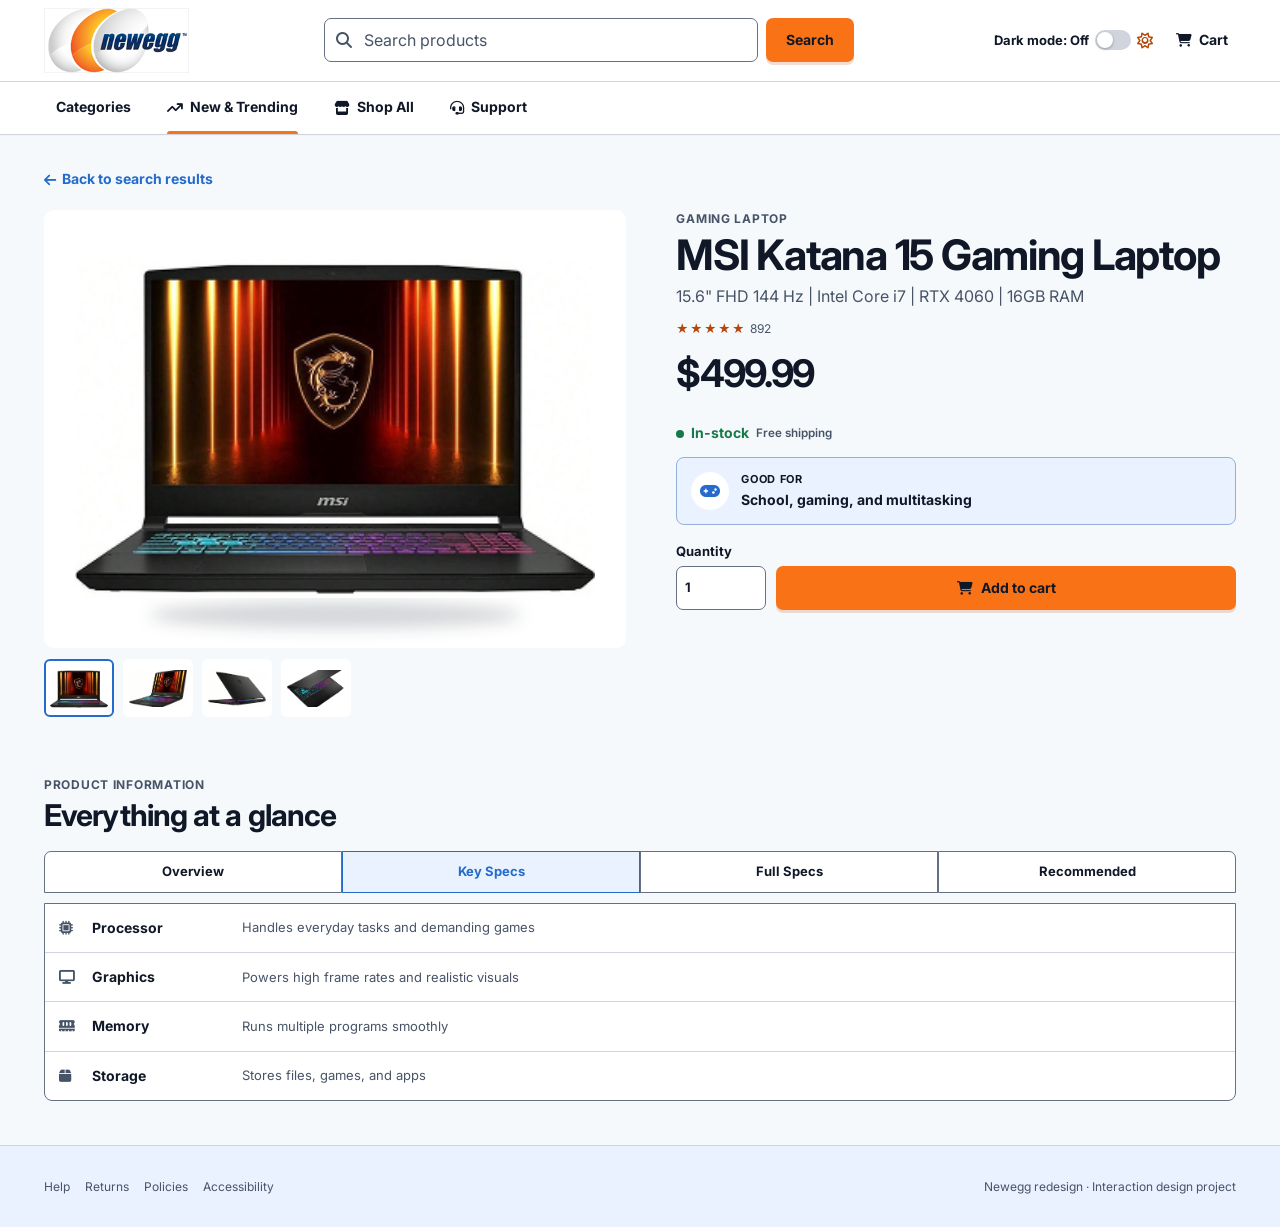
==== commit 1cb6a15c: "Removed "Account" and "More" links in the main header and renamed Deals to "Shop All" across all pag" ====
--- a/product.html
+++ b/product.html
@@ -38,8 +38,7 @@
       </form>
       <div class="header-actions"><button class="theme-control" type="button" data-theme-toggle><span
             class="theme-label">Dark mode</span><span class="switch"><i></i></span><span class="theme-icon"><i
-              class="fa-regular fa-sun"></i></span></button><a class="account-link desktop-only" href="support.html"><i
-            class="fa-regular fa-user"></i><span>Account</span></a><a class="cart-link" href="product.html"
+              class="fa-regular fa-sun"></i></span></button><a class="cart-link" href="product.html"
           aria-label="Cart"><i class="fa-solid fa-cart-shopping"></i><span class="desktop-only">Cart</span><b
             class="cart-count" hidden>0</b></a></div>
     </div>
@@ -55,9 +54,8 @@
         <a class="nav-link" href="index.html"><span>Categories</span></a>
         <a class="nav-link is-active" href="search.html"><i class="fa-solid fa-arrow-trend-up"></i><span>New &amp;
             Trending</span></a>
-        <a class="nav-link" href="search.html"><i class="fa-solid fa-tag"></i><span>Deals</span></a>
+        <a class="nav-link" href="search.html"><i class="fa-solid fa-store" aria-hidden="true"></i><span>Shop All</span></a>
         <a class="nav-link" href="support.html"><i class="fa-solid fa-headset"></i><span>Support</span></a>
-        <a class="nav-link" href="index.html"><i class="fa-solid fa-plus"></i><span>More</span></a>
       </div>
     </nav>
     <div class="mobile-menu" id="mobile-navigation" aria-hidden="true">
@@ -67,7 +65,7 @@
           class="fa-solid fa-arrow-right"></i></a><a class="mobile-nav-link is-active" href="search.html"><i
           class="fa-solid fa-arrow-trend-up"></i><span>New &amp;
           Trending</span><i class="fa-solid fa-arrow-right"></i></a><a class="mobile-nav-link" href="search.html"><i
-          class="fa-solid fa-tag"></i><span>Deals</span><i class="fa-solid fa-arrow-right"></i></a><a
+          class="fa-solid fa-store"></i><span>Shop All</span><i class="fa-solid fa-arrow-right"></i></a><a
         class="mobile-nav-link" href="support.html"><i class="fa-solid fa-headset"></i><span>Support</span><i
           class="fa-solid fa-arrow-right"></i></a>
       <button class="mobile-menu__theme" type="button" data-theme-toggle><i class="fa-regular fa-moon"></i> Switch to
--- a/styles.css
+++ b/styles.css
@@ -14,7 +14,7 @@
   --orange-dark: #d95f07;
   --success: #157a47;
   --success-bg: #ecfdf3;
-  --error: #d92d20;
+  --error: #b42318;
   --error-bg: #fff1f0;
   --shadow: 0 14px 34px rgba(16, 24, 40, 0.08);
   --shadow-soft: 0 6px 18px rgba(16, 24, 40, 0.06);
@@ -2933,12 +2933,12 @@
 }
 
 #checkout input[aria-invalid="true"] {
-  border-color: var(--error, #d92d20);
+  border-color: var(--error, #B42318);
 }
 
 #checkout .co-error {
   margin: 8px 0 0;
-  color: var(--error, #d92d20);
+  color: var(--error, #B42318);
   font-size: 0.9375rem;
   line-height: 1.5;
   overflow-wrap: anywhere;
@@ -3440,7 +3440,7 @@
 
   .featured-grid,
   .results-grid {
-    grid-template-columns: repeat(auto-fit, minmax(min(100%, 15rem), 1fr));
+    grid-template-columns: repeat(auto-fill, minmax(min(100%, 15rem), 1fr));
   }
 }
 
@@ -3529,4 +3529,334 @@
   .hero::before {
     background: rgba(4, 13, 37, .78);
   }
+}
+
+/* Keep homepage categories accessible at zoomed and mobile sizes. */
+@media (max-width: 1023px) {
+  .page-home .category-rail {
+    display: grid;
+    grid-template-columns: repeat(auto-fit, minmax(min(100%, 12rem), 1fr));
+    gap: 0.75rem;
+    margin-bottom: 1.5rem;
+    padding: 1rem;
+    border-radius: 0.625rem;
+    background: var(--surface-muted);
+  }
+
+  .page-home .category-rail .section-kicker {
+    grid-column: 1 / -1;
+    margin: 0 0 0.25rem;
+  }
+
+  .page-home .category-button {
+    display: flex;
+    align-items: center;
+    gap: 0.75rem;
+    width: 100%;
+    min-width: 0;
+    min-height: 3rem;
+    padding: 0.75rem;
+    border: 1px solid var(--line-strong);
+    border-radius: 0.5rem;
+    background: var(--surface);
+    color: var(--ink);
+    font-weight: 700;
+    text-align: left;
+  }
+
+  .page-home .category-button span {
+    overflow-wrap: anywhere;
+  }
+
+  .page-home .category-button.is-selected {
+    border: 2px solid var(--blue);
+    background: var(--blue-soft);
+  }
+
+  .page-home .category-button:hover {
+    border-color: var(--blue);
+    color: var(--blue);
+  }
+}
+
+/* Homepage promotional carousel */
+.promo-carousel {
+  position: relative;
+  min-width: 0;
+  overflow: hidden;
+  border-radius: .875rem;
+  background: #080e19;
+  color: #ffffff;
+  box-shadow: 0 .75rem 2rem rgba(16, 24, 40, .12);
+}
+
+.promo-viewport {
+  overflow: hidden;
+  touch-action: pan-y pinch-zoom;
+}
+
+.promo-track {
+  display: flex;
+  align-items: stretch;
+  transition: transform .5s ease;
+}
+
+.promo-slide {
+  position: relative;
+  display: flex;
+  align-items: center;
+  flex: 0 0 100%;
+  min-width: 0;
+  min-height: 22rem;
+  aspect-ratio: 2.4 / 1;
+  box-sizing: border-box;
+}
+
+.promo-slide--tech {
+  padding: 2rem 5rem 4rem;
+  background:
+    linear-gradient(
+      90deg,
+      rgba(4, 13, 37, .97),
+      rgba(4, 13, 37, .85) 55%,
+      rgba(4, 13, 37, .15)
+    ),
+    url("./assets/hero-tech.png") center / cover;
+}
+
+.promo-copy {
+  width: 100%;
+  max-width: 33rem;
+  min-width: 0;
+}
+
+.promo-copy h1 {
+  margin: 0;
+  color: #ffffff;
+  font-size: clamp(2rem, 3.5vw, 3.5rem);
+  font-weight: 800;
+  line-height: 1.08;
+  letter-spacing: -.04em;
+  overflow-wrap: anywhere;
+}
+
+.promo-copy h1 span {
+  color: #ffad70;
+}
+
+.promo-copy p {
+  max-width: 28rem;
+  margin: 1rem 0 1.5rem;
+  color: #e2e8f0;
+  font-size: 1rem;
+  line-height: 1.6;
+}
+
+.promo-button {
+  display: inline-flex;
+  align-items: center;
+  justify-content: center;
+  gap: .75rem;
+  max-width: 100%;
+  min-height: 2.75rem;
+  padding: .75rem 1.125rem;
+  border-radius: .5rem;
+  background: #f97316;
+  color: #101828;
+  font-size: .9375rem;
+  font-weight: 800;
+  text-decoration: none;
+  box-sizing: border-box;
+}
+
+.promo-button:hover {
+  background: #ffad70;
+  color: #101828;
+}
+
+.promo-slide--banner {
+  padding: 0;
+  background: #080e19;
+}
+
+.promo-banner-link {
+  display: flex;
+  align-items: center;
+  width: 100%;
+  max-width: none;
+  height: 100%;
+}
+
+.promo-banner-link img {
+  display: block;
+  width: 100%;
+  max-width: none;
+  height: 100%;
+  max-height: none;
+  object-fit: contain;
+}
+
+.promo-mobile-copy {
+  display: none;
+}
+
+/* Desktop arrows with dots and pause grouped at the bottom. */
+.promo-controls {
+  position: absolute;
+  inset: 0;
+  display: flex;
+  align-items: flex-end;
+  justify-content: center;
+  gap: .25rem;
+  padding: .75rem;
+  box-sizing: border-box;
+  pointer-events: none;
+}
+
+.promo-controls button {
+  pointer-events: auto;
+}
+
+.promo-arrow {
+  position: absolute;
+  top: 50%;
+  display: grid;
+  place-items: center;
+  width: 2.75rem;
+  height: 4rem;
+  padding: 0;
+  border: 1px solid transparent;
+  border-radius: .5rem;
+  background: rgba(0, 0, 0, .55);
+  color: #ffffff;
+  font-size: 1.5rem;
+  cursor: pointer;
+  transform: translateY(-50%);
+}
+
+.promo-arrow--prev {
+  left: .75rem;
+}
+
+.promo-arrow--next {
+  right: .75rem;
+}
+
+.promo-arrow:hover {
+  background: rgba(0, 0, 0, .85);
+  border-color: #ffffff;
+}
+
+.promo-dots {
+  display: flex;
+  gap: 0;
+  pointer-events: auto;
+}
+
+.promo-dot {
+  display: grid;
+  place-items: center;
+  width: 2rem;
+  height: 2.75rem;
+  padding: 0;
+  border: 0;
+  border-radius: .375rem;
+  background: transparent;
+  cursor: pointer;
+}
+
+.promo-dot::before {
+  content: "";
+  width: .375rem;
+  height: .375rem;
+  border-radius: 999px;
+  background: #ffffff;
+  box-shadow: 0 0 3px rgba(0, 0, 0, .9);
+}
+
+.promo-dot[aria-pressed="true"]::before {
+  width: 1rem;
+  background: #ffad70;
+}
+
+.promo-pause {
+  display: grid;
+  place-items: center;
+  width: 2.75rem;
+  height: 2.75rem;
+  padding: 0;
+  border: 0;
+  border-radius: .375rem;
+  background: transparent;
+  color: #ffffff;
+  font-size: .75rem;
+  cursor: pointer;
+  text-shadow: 0 0 3px rgba(0, 0, 0, .9);
+}
+
+.promo-pause:hover {
+  background: rgba(0, 0, 0, .25);
+}
+
+.promo-carousel a:focus-visible,
+.promo-carousel button:focus-visible {
+  outline: 3px solid #84adff;
+  outline-offset: -4px;
+}
+
+/* Mobile: full banners, no controls, and the first Shop now button. */
+@media (max-width: 767px) {
+  .promo-track {
+    align-items: flex-start;
+  }
+
+  .promo-slide {
+    min-height: 0;
+    aspect-ratio: auto;
+  }
+
+  .promo-slide--tech {
+    min-height: 180px;
+    padding: 1.25rem;
+    background:
+      linear-gradient(rgba(4, 13, 37, .9), rgba(4, 13, 37, .9)),
+      url("./assets/hero-tech.png");
+    background-color: #071633;
+    background-size: 100% 100%, contain;
+    background-position: center;
+    background-repeat: no-repeat;
+  }
+
+  .promo-copy h1 {
+    font-size: clamp(1.5rem, 7vw, 2rem);
+  }
+
+  .promo-copy p {
+    margin: .75rem 0 1rem;
+    font-size: .875rem;
+    line-height: 1.5;
+  }
+
+  .promo-slide--banner {
+    display: block;
+  }
+
+  .promo-banner-link {
+    display: block;
+    height: auto;
+  }
+
+  .promo-banner-link img {
+    height: auto;
+  }
+
+  .promo-controls {
+    display: none;
+  }
+}
+
+@media (prefers-reduced-motion: reduce) {
+  .promo-track {
+    transition: none;
+  }
 }
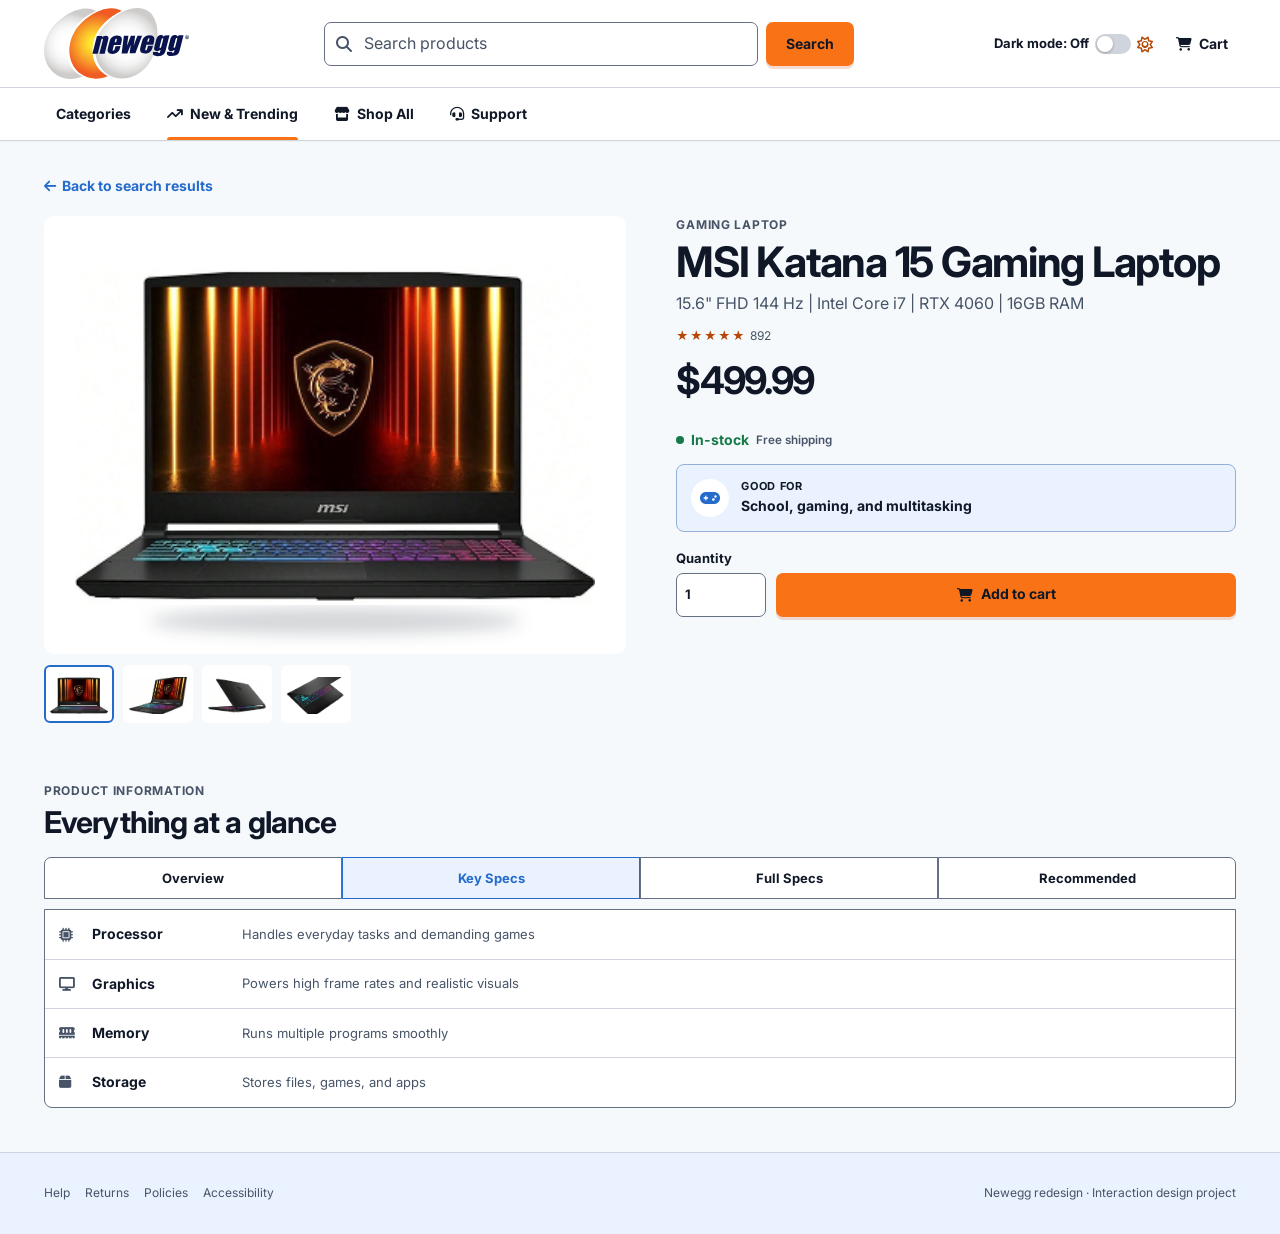
==== commit d3d8d354: "Changed the Newegg logo quality from png to svg to make it clean" ====
--- a/product.html
+++ b/product.html
@@ -28,7 +28,7 @@
     <div class="header-main shell"><button class="hamburger" type="button" data-menu-toggle
         aria-controls="mobile-navigation" aria-label="Open navigation" aria-expanded="false"><i
           class="fa-solid fa-bars"></i></button><a class="brand" href="index.html" aria-label="Newegg home">
-        <img class="brand-logo" src="./assets/NeweggLogo.png" alt="Newegg" />
+        <img class="brand-logo" src="./assets/newegg-logo.svg" alt="Newegg" />
       </a>
       <form class="search-form desktop-search" data-search-form><label class="sr-only" for="desktop-search">Search
           products</label>
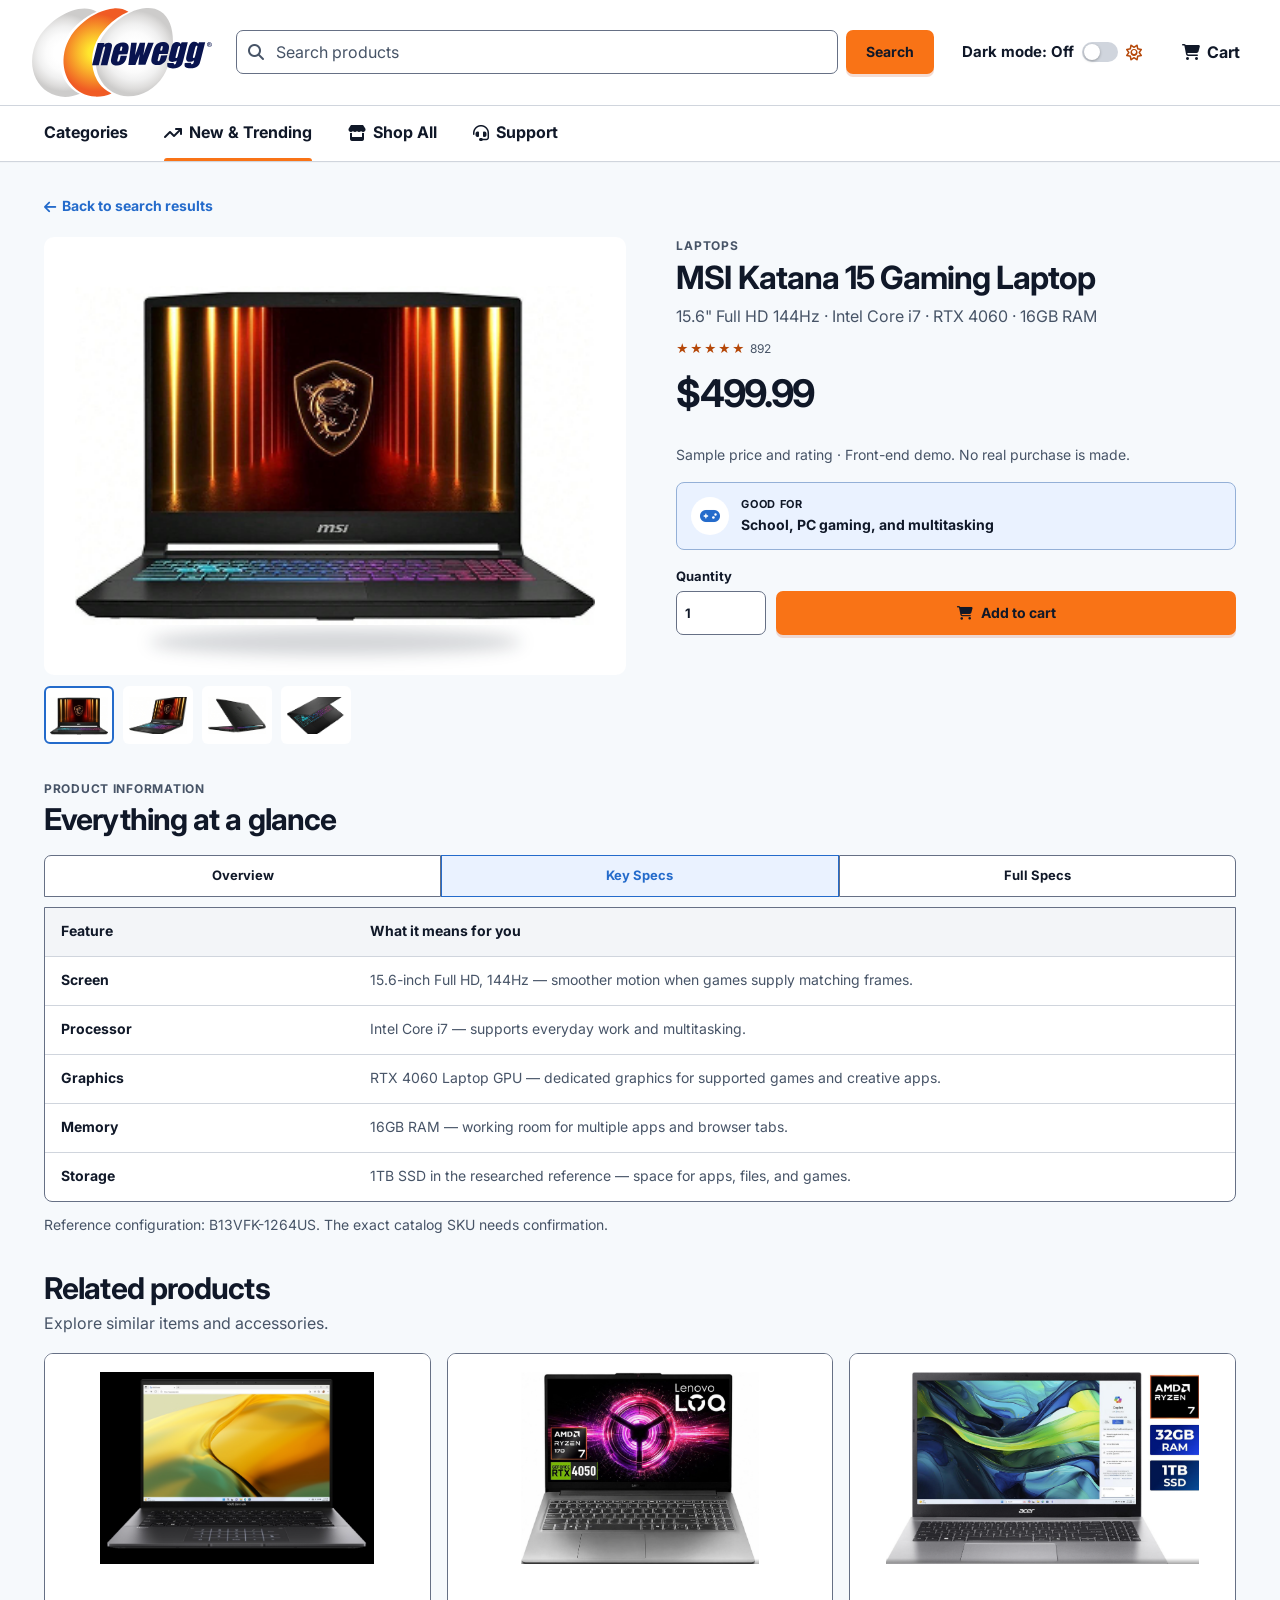
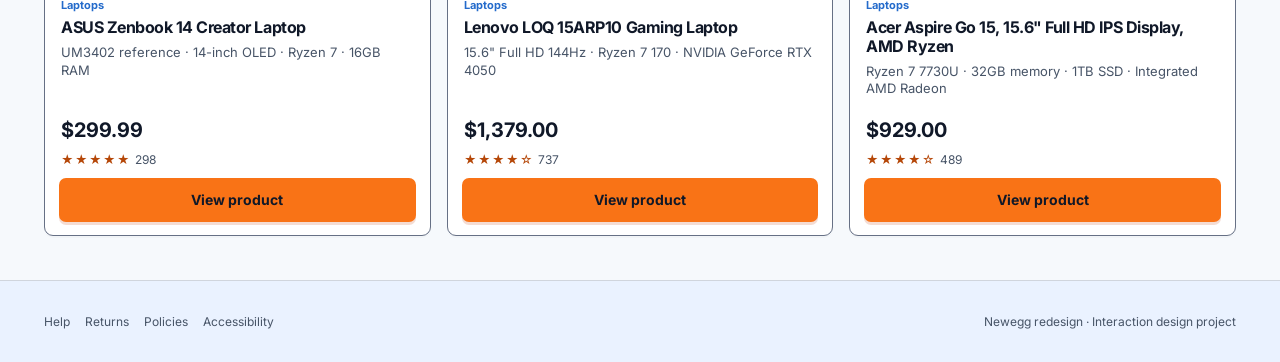
==== commit 55da3d3b: "Filled in the other 11 product detail pages with product-specific information, images, specs, and re" ====
--- a/product.html
+++ b/product.html
@@ -54,24 +54,25 @@
         <a class="nav-link" href="index.html"><span>Categories</span></a>
         <a class="nav-link is-active" href="search.html"><i class="fa-solid fa-arrow-trend-up"></i><span>New &amp;
             Trending</span></a>
-        <a class="nav-link" href="search.html"><i class="fa-solid fa-store" aria-hidden="true"></i><span>Shop All</span></a>
+        <a class="nav-link" href="search.html"><i class="fa-solid fa-store" aria-hidden="true"></i><span>Shop
+            All</span></a>
         <a class="nav-link" href="support.html"><i class="fa-solid fa-headset"></i><span>Support</span></a>
       </div>
     </nav>
     <div class="mobile-menu" id="mobile-navigation" aria-hidden="true">
-    <div class="mobile-menu__backdrop" data-menu-close></div>
-    <nav class="mobile-menu__panel" aria-label="Mobile navigation">
-      <p>Explore</p><a class="mobile-nav-link" href="index.html"><i class="fa-solid fa-display"></i><span>Home</span><i
-          class="fa-solid fa-arrow-right"></i></a><a class="mobile-nav-link is-active" href="search.html"><i
-          class="fa-solid fa-arrow-trend-up"></i><span>New &amp;
-          Trending</span><i class="fa-solid fa-arrow-right"></i></a><a class="mobile-nav-link" href="search.html"><i
-          class="fa-solid fa-store"></i><span>Shop All</span><i class="fa-solid fa-arrow-right"></i></a><a
-        class="mobile-nav-link" href="support.html"><i class="fa-solid fa-headset"></i><span>Support</span><i
-          class="fa-solid fa-arrow-right"></i></a>
-      <button class="mobile-menu__theme" type="button" data-theme-toggle><i class="fa-regular fa-moon"></i> Switch to
-        dark
-        mode</button>
-    </nav>
+      <div class="mobile-menu__backdrop" data-menu-close></div>
+      <nav class="mobile-menu__panel" aria-label="Mobile navigation">
+        <p>Explore</p><a class="mobile-nav-link" href="index.html"><i
+            class="fa-solid fa-display"></i><span>Home</span><i class="fa-solid fa-arrow-right"></i></a><a
+          class="mobile-nav-link is-active" href="search.html"><i class="fa-solid fa-arrow-trend-up"></i><span>New &amp;
+            Trending</span><i class="fa-solid fa-arrow-right"></i></a><a class="mobile-nav-link" href="search.html"><i
+            class="fa-solid fa-store"></i><span>Shop All</span><i class="fa-solid fa-arrow-right"></i></a><a
+          class="mobile-nav-link" href="support.html"><i class="fa-solid fa-headset"></i><span>Support</span><i
+            class="fa-solid fa-arrow-right"></i></a>
+        <button class="mobile-menu__theme" type="button" data-theme-toggle><i class="fa-regular fa-moon"></i> Switch to
+          dark
+          mode</button>
+      </nav>
     </div>
   </header>
 
@@ -116,24 +117,83 @@
           <div class="cart-feedback" hidden><i class="fa-solid fa-check"></i> Cart updated</div>
         </div>
       </div>
-      <section class="product-details">
+      <section class="product-details" aria-labelledby="product-information-title">
         <div class="section-heading">
-          <div><span class="section-kicker">Product information</span>
-            <h2>Everything at a glance</h2>
-          </div>
-        </div>
-        <div class="product-tabs"><button type="button" data-product-tab>Overview</button><button type="button"
-            class="is-active" data-product-tab>Key Specs</button><button type="button" data-product-tab>Full
-            Specs</button><button type="button" data-product-tab>Recommended</button></div>
-        <div class="specs-panel">
-          <div class="spec-row"><i class="fa-solid fa-microchip"></i><strong>Processor</strong><span>Handles everyday
-              tasks and demanding games</span></div>
-          <div class="spec-row"><i class="fa-solid fa-display"></i><strong>Graphics</strong><span>Powers high frame
-              rates and realistic visuals</span></div>
-          <div class="spec-row"><i class="fa-solid fa-memory"></i><strong>Memory</strong><span>Runs multiple programs
-              smoothly</span></div>
-          <div class="spec-row"><i class="fa-solid fa-box"></i><strong>Storage</strong><span>Stores files, games, and
-              apps</span></div>
+          <div>
+            <span class="section-kicker">Product information</span>
+            <h2 id="product-information-title">Everything at a glance</h2>
+          </div>
+        </div>
+
+        <div class="product-tabs" role="tablist" aria-label="Product information">
+          <button id="tab-overview" type="button" role="tab" data-product-tab aria-controls="panel-overview"
+            aria-selected="false" tabindex="-1">
+            Overview
+          </button>
+
+          <button id="tab-key-specs" type="button" role="tab" data-product-tab class="is-active"
+            aria-controls="panel-key-specs" aria-selected="true" tabindex="0">
+            Key Specs
+          </button>
+
+          <button id="tab-full-specs" type="button" role="tab" data-product-tab aria-controls="panel-full-specs"
+            aria-selected="false" tabindex="-1">
+            Full Specs
+          </button>
+        </div>
+
+        <div id="panel-overview" class="specs-panel" role="tabpanel" aria-labelledby="tab-overview" tabindex="0" hidden>
+          <p data-product-overview>
+            15.6" FHD 144 Hz | Intel Core i7 | RTX 4060 | 16GB RAM
+          </p>
+        </div>
+
+        <div id="panel-key-specs" class="specs-panel" role="tabpanel" aria-labelledby="tab-key-specs" tabindex="0">
+          <div class="spec-row">
+            <i class="fa-solid fa-microchip" aria-hidden="true"></i>
+            <strong>Processor</strong>
+            <span>Handles everyday tasks and demanding games</span>
+          </div>
+
+          <div class="spec-row">
+            <i class="fa-solid fa-display" aria-hidden="true"></i>
+            <strong>Graphics</strong>
+            <span>Powers high frame rates and realistic visuals</span>
+          </div>
+
+          <div class="spec-row">
+            <i class="fa-solid fa-memory" aria-hidden="true"></i>
+            <strong>Memory</strong>
+            <span>Runs multiple programs smoothly</span>
+          </div>
+
+          <div class="spec-row">
+            <i class="fa-solid fa-box" aria-hidden="true"></i>
+            <strong>Storage</strong>
+            <span>Stores files, games, and apps</span>
+          </div>
+        </div>
+
+        <div id="panel-full-specs" class="specs-panel" role="tabpanel" aria-labelledby="tab-full-specs" tabindex="0"
+          hidden>
+          <p data-product-full-specs>
+            15.6" FHD 144 Hz | Intel Core i7 | RTX 4060 | 16GB RAM
+          </p>
+          <p>Additional specifications are not available in this prototype.</p>
+        </div>
+      </section>
+
+      <section class="related-products" aria-labelledby="related-products-title">
+        <div class="section-heading">
+          <div>
+            <h2 id="related-products-title">Related products</h2>
+            <p>Explore similar items and accessories.</p>
+          </div>
+        </div>
+
+        <div class="related-products__grid">
+
+          
         </div>
       </section>
     </section>
--- a/styles.css
+++ b/styles.css
@@ -232,7 +232,7 @@
 
 @media (min-width: 768px) {
   .brand-logo {
-    width: 145px;
+    width: 180px;
   }
 }
 
@@ -1816,8 +1816,10 @@
   }
 
   .header-main {
-    gap: 19px;
-  }
+  justify-content: flex-start;
+  gap: 24px;
+  min-height: 84px;
+}
 
   .brand {
     min-width: 128px;
@@ -1825,16 +1827,31 @@
   }
 
   .header-actions {
-    gap: 9px;
-  }
+  gap: 28px;
+}
+
+.header-actions .theme-control {
+  gap: 8px;
+  padding: 0 4px;
+}
+
+.header-actions .switch {
+  flex-shrink: 0;
+}
 
   .theme-label {
     display: inline;
-  }
+    font-size: .9375rem;
+  }
+
+  .header-actions .cart-link {
+  font-size: 1rem;
+}
 
   .desktop-search {
     flex: 1;
-    max-width: 530px;
+    max-width: 720px;
+    margin-inline: auto;
   }
 
   .search-form .btn {
@@ -1842,7 +1859,7 @@
   }
 
   .desktop-nav {
-    min-height: 52px;
+    min-height: 3.5rem;
     border-top: 1px solid var(--line);
   }
 
@@ -1859,7 +1876,7 @@
     gap: 7px;
     padding: 0 12px;
     color: var(--ink);
-    font-size: 0.875rem;
+    font-size: 1rem;
     font-weight: 700;
   }
 
@@ -1972,8 +1989,29 @@
 
 @media (min-width: 1024px) {
   .shell {
-    width: min(100% - 88px, 1240px);
-  }
+  width: min(100% - 88px, 1240px);
+}
+
+/* Wider homepage with consistent outer margins. */
+.page-home .shell {
+  width: min(100% - 64px, 1420px);
+}
+
+.page-search .shell {
+  width: min(100% - 64px, 1440px);
+}
+
+/* Same header width across all pages. */
+.site-header .shell {
+  width: min(100% - 64px, 1420px);
+}
+
+.page-home .featured-section {
+  padding-top: 28px;
+}
+.page-search .results-grid {
+  grid-template-columns: repeat(auto-fill, minmax(min(100%, 18rem), 1fr));
+}
 
   .category-rail {
     display: block;
@@ -1983,11 +2021,13 @@
   }
 
   .home-grid {
-    display: grid;
-    grid-template-columns: 225px minmax(0, 1fr);
-    gap: 30px;
-    padding-block: 42px 55px;
-  }
+  display: grid;
+  grid-template-columns: 210px minmax(0, 1fr);
+  align-items: start;
+  gap: 24px;
+  padding-block: 28px 40px;
+}
+
 
   .category-rail .section-kicker {
     margin: 6px 7px 15px;
@@ -3437,12 +3477,15 @@
 }
 
 @media (min-width: 600px) {
-
-  .featured-grid,
+  .featured-grid {
+    grid-template-columns: repeat(auto-fit, minmax(min(100%, 15rem), 1fr));
+  }
+
   .results-grid {
     grid-template-columns: repeat(auto-fill, minmax(min(100%, 15rem), 1fr));
   }
 }
+
 
 @media (max-width: 767px) {
   .desktop-search {
@@ -3859,4 +3902,198 @@
   .promo-track {
     transition: none;
   }
-}+}
+
+/* Clean logo without a surrounding box. */
+.site-header .brand,
+.site-header .brand-logo {
+  background: transparent;
+  border: 0;
+  box-shadow: none;
+}
+
+.site-header .brand-logo {
+  display: block;
+  height: auto;
+  object-fit: contain;
+}
+
+/* Related products and three working product-information tabs. */
+.page-product .gallery {
+  min-width: 0;
+}
+
+.page-product .product-tabs {
+  grid-template-columns: repeat(3, minmax(0, 1fr));
+}
+
+.page-product .product-tabs button {
+  min-width: 0;
+  overflow-wrap: anywhere;
+}
+
+.page-product .specs-panel:focus-visible {
+  outline: 3px solid var(--focus);
+  outline-offset: 3px;
+}
+
+.page-product .specs-panel > p {
+  margin: 0;
+  padding: 1rem;
+  color: var(--ink-soft);
+}
+
+.related-products {
+  margin-top: 2.25rem;
+}
+
+.related-products .section-heading h2 {
+  margin-bottom: .4rem;
+}
+
+.related-products .section-heading p,
+.product-load-status {
+  margin-bottom: 0;
+  color: var(--ink-soft);
+}
+
+.product-load-status {
+  margin-bottom: 1.5rem;
+}
+
+.related-products__grid {
+  display: grid;
+  grid-template-columns: 1fr;
+  gap: 1rem;
+}
+
+.related-products .product-card__media::after {
+  display: none;
+}
+
+.related-products .product-image {
+  width: 100%;
+  height: 12rem;
+  object-fit: contain;
+}
+
+.related-products .product-card__body {
+  display: flex;
+  flex: 1;
+  flex-direction: column;
+}
+
+.related-products .product-card__price {
+  margin-top: auto;
+  padding-top: .5rem;
+  color: var(--ink);
+}
+
+.related-products .product-card__actions .btn {
+  width: 100%;
+  min-height: 2.75rem;
+  font-size: .875rem;
+  color: #101828;
+}
+
+@media (min-width: 40rem) {
+  .related-products__grid {
+    grid-template-columns: repeat(2, minmax(0, 1fr));
+  }
+}
+
+@media (min-width: 64rem) {
+  .related-products__grid {
+    grid-template-columns: repeat(3, minmax(0, 1fr));
+  }
+}
+
+@media (prefers-reduced-motion: reduce) {
+  .related-products .product-card,
+  .related-products .btn {
+    transition: none;
+    transform: none;
+  }
+}
+
+/* Product details and simple specification tables. */
+.page-product .product-layout > *,
+.page-product .gallery-thumbs {
+  min-width: 0;
+}
+
+.page-product .product-info h1 {
+  font-size: clamp(1.6rem, 2.5vw, 2.25rem);
+  line-height: 1.15;
+  overflow-wrap: anywhere;
+}
+
+.page-product .gallery-main-image {
+  object-fit: contain;
+}
+
+.page-product .product-details {
+  margin-top: 2rem;
+}
+
+.product-demo-note,
+.product-spec-note {
+  color: var(--ink-soft);
+  font-size: .875rem;
+  line-height: 1.6;
+}
+
+.product-demo-note {
+  margin-bottom: 1rem;
+}
+
+.product-spec-note {
+  margin: .75rem 0 0;
+}
+
+.product-spec-table {
+  width: 100%;
+  border-collapse: collapse;
+  table-layout: fixed;
+  color: var(--ink-soft);
+  font-size: .875rem;
+  line-height: 1.6;
+}
+
+.product-spec-table th,
+.product-spec-table td {
+  padding: .8rem 1rem;
+  border-bottom: 1px solid var(--line);
+  text-align: left;
+  vertical-align: top;
+  overflow-wrap: anywhere;
+}
+
+.product-spec-table th {
+  color: var(--ink);
+  font-weight: 700;
+}
+
+.product-spec-table th:first-child {
+  width: 26%;
+}
+
+.product-spec-table thead {
+  background: var(--surface-muted);
+}
+
+.product-spec-table tbody tr:last-child > * {
+  border-bottom: 0;
+}
+
+@media (max-width: 30rem) {
+  .product-spec-table th,
+  .product-spec-table td {
+    padding: .7rem .6rem;
+  }
+
+  .product-spec-table th:first-child {
+    width: 34%;
+  }
+}
+
